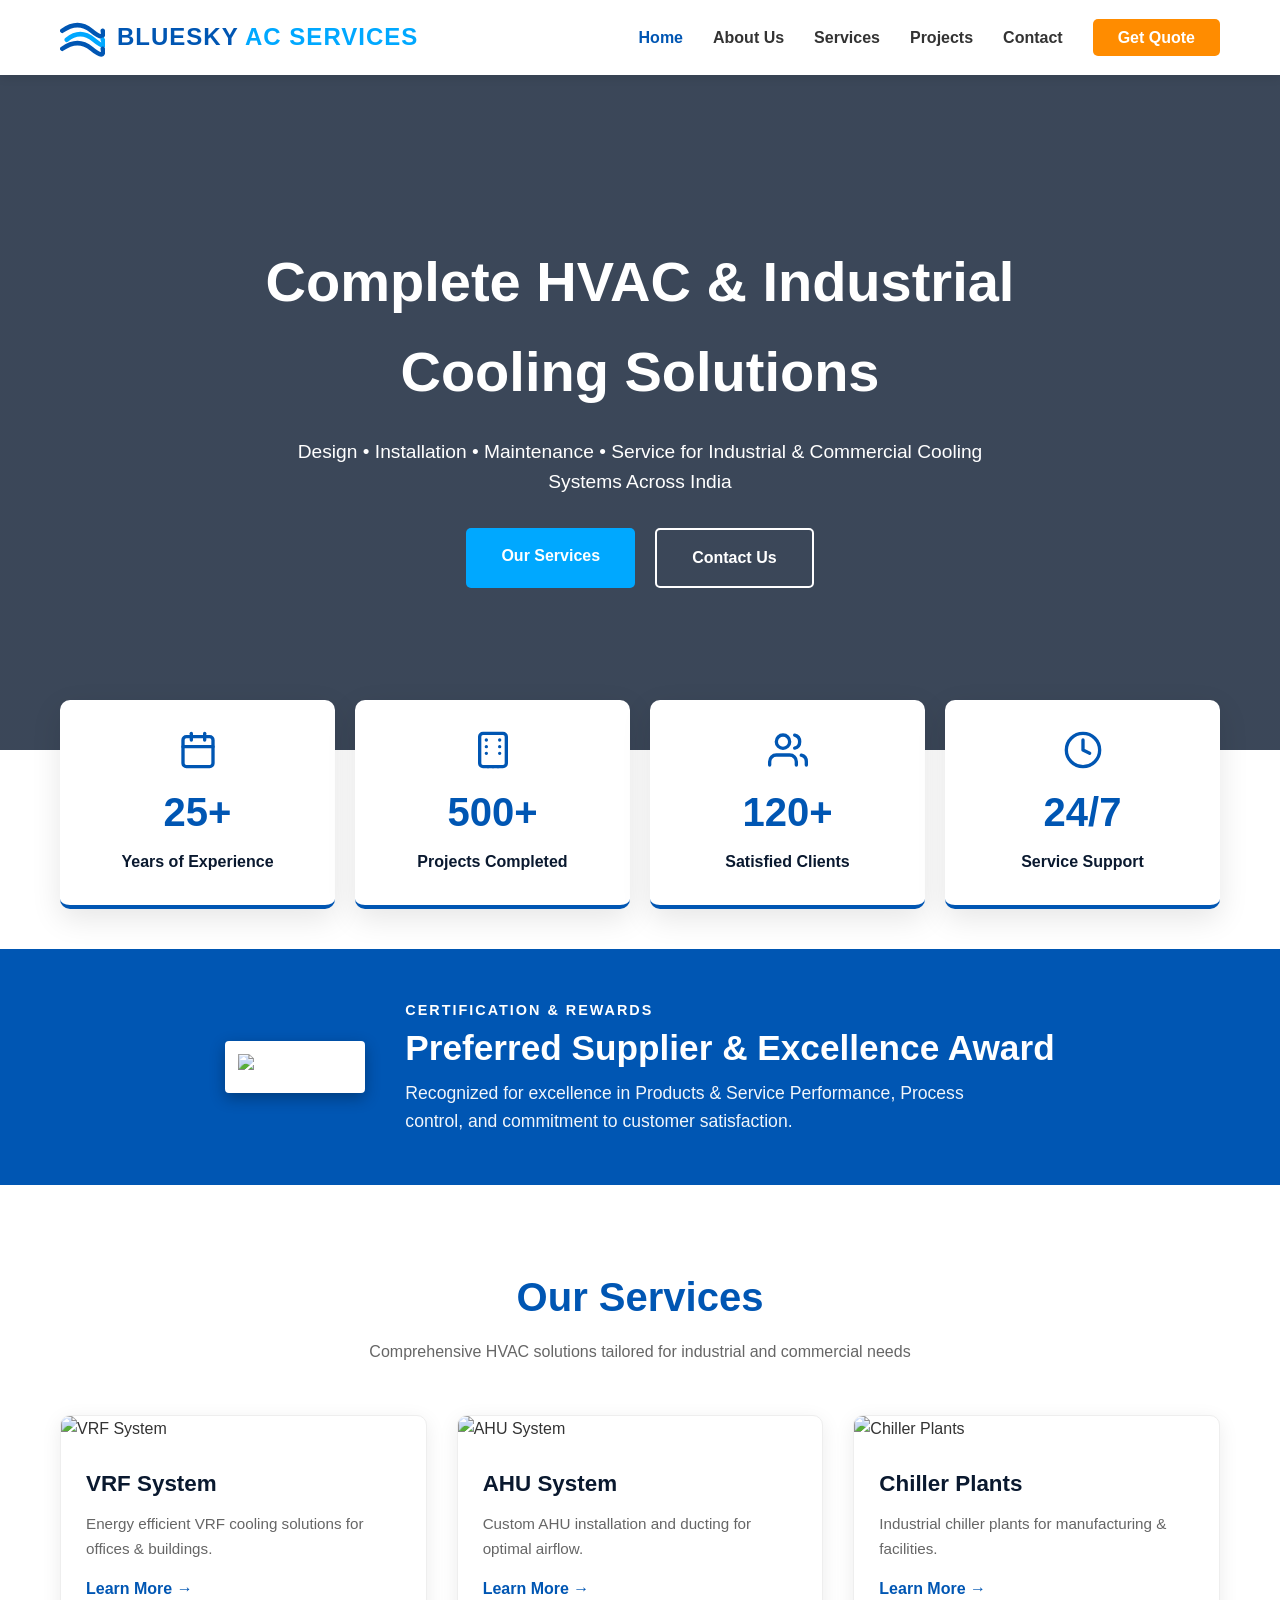
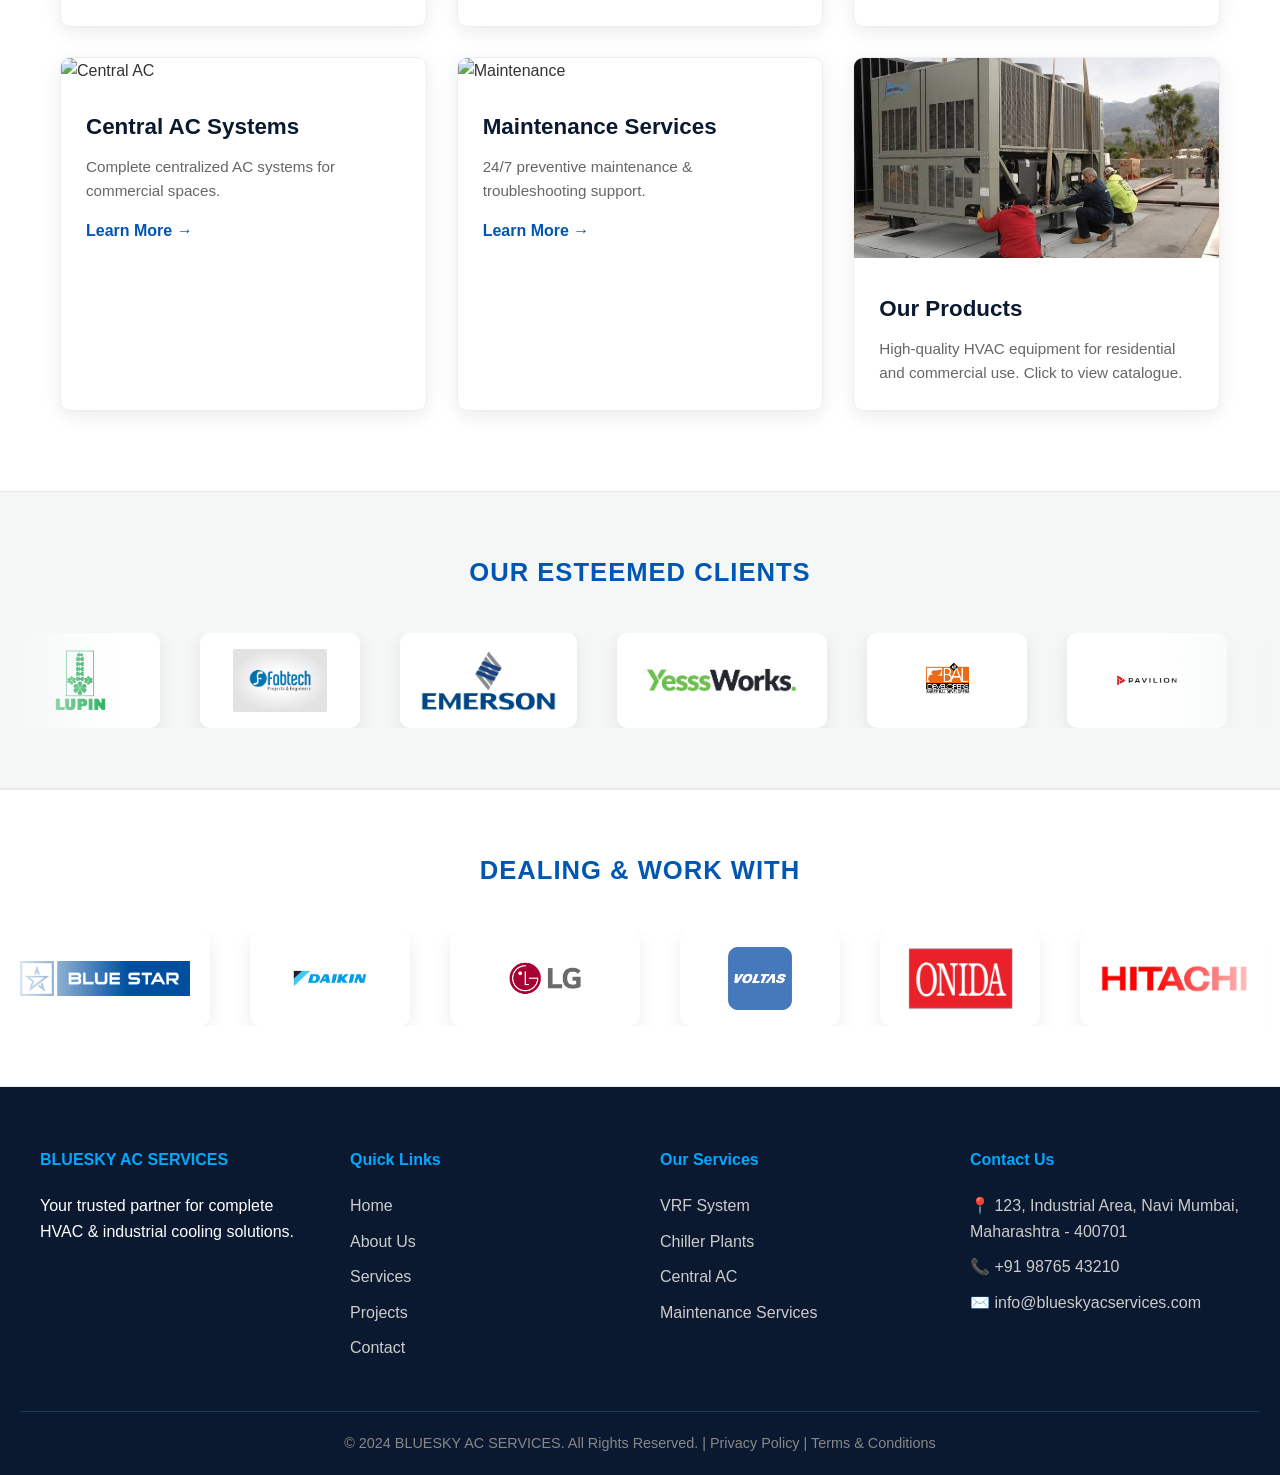
==== index.html @ 719ef935 "first commit" ====
<!DOCTYPE html>
<html lang="en">
<head>
    <meta charset="UTF-8">
    <meta name="viewport" content="width=device-width, initial-scale=1.0">
    <title>Bluesky AC Services | HVAC & Industrial Cooling Solutions</title>
    <style>
        /* CSS RESET & VARIABLES */
        * { margin: 0; padding: 0; box-sizing: border-box; }
        :root {
            --primary-blue: #0056b3;
            --accent-blue: #00a8ff;
            --dark-navy: #0a192f;
            --light-bg: #f4f7f6;
            --white: #ffffff;
            --text-dark: #333333;
            --text-light: #666666;
            --font-main: 'Segoe UI', Tahoma, Geneva, Verdana, sans-serif;
        }
        body { font-family: var(--font-main); line-height: 1.6; color: var(--text-dark); background-color: var(--white); }

        /* NAVIGATION */
        header {
            background: var(--white);
            box-shadow: 0 2px 10px rgba(0,0,0,0.1);
            position: sticky; top: 0; z-index: 1000;
        }
        nav {
            display: flex; justify-content: space-between; align-items: center;
            max-width: 1200px; margin: 0 auto; padding: 15px 20px;
        }
        .logo-container { display: flex; align-items: center; gap: 12px; text-decoration: none; }
        .logo-icon { width: 45px; height: 45px; fill: none; stroke: var(--primary-blue); stroke-width: 8; stroke-linecap: round; }
        .logo-icon path:nth-child(2) { stroke: var(--accent-blue); }
        .logo-text { font-size: 24px; font-weight: 800; color: var(--primary-blue); text-transform: uppercase; letter-spacing: 1px; }
        .logo-text span { color: var(--accent-blue); }

        .nav-links { display: flex; list-style: none; gap: 30px; align-items: center; }
        .nav-links a { text-decoration: none; color: var(--text-dark); font-weight: 600; transition: color 0.3s; }
        .nav-links a:hover, .nav-links a.active { color: var(--primary-blue); }
        .btn-quote { background:#ff8c00; color: var(--white)!important; padding: 10px 25px; border-radius: 5px; text-decoration: none; font-weight: 600; transition: background 0.3s; }
        .btn-quote:hover { background: var(--accent-blue); }

        /* --- HAMBURGER MENU STYLES --- */
        .menu-toggle {
            display: none; 
            font-size: 30px;
            color: var(--primary-blue);
            cursor: pointer;
            z-index: 1001;
        }

        /* HERO SECTION */
        .hero {
            background: linear-gradient(rgba(10, 25, 47, 0.8), rgba(10, 25, 47, 0.8)), url('https://images.unsplash.com/photo-1581091226825-a6a2a5aee158?ixlib=rb-4.0.3&auto=format&fit=crop&w=1920&q=80') no-repeat center center/cover;
            height: 75vh; display: flex; flex-direction: column; justify-content: center; align-items: center; text-align: center; color: var(--white); padding: 0 20px;
        }
        .hero h1 { font-size: 3.5rem; margin-bottom: 20px; max-width: 900px; }
        .hero p { font-size: 1.2rem; margin-bottom: 30px; max-width: 700px; }
        .hero-buttons { display: flex; gap: 20px; }
        .btn-primary { background: var(--accent-blue); color: var(--white); padding: 15px 35px; text-decoration: none; border-radius: 5px; font-weight: 700; transition: transform 0.3s; }
        .btn-secondary { background: transparent; color: var(--white); padding: 15px 35px; text-decoration: none; border-radius: 5px; font-weight: 700; border: 2px solid var(--white); transition: all 0.3s; }
        .btn-primary:hover { transform: translateY(-3px); background: #0097e6; }
        .btn-secondary:hover { background: var(--white); color: var(--dark-navy); }

        /* STATS SECTION */
        .stats-container {
            max-width: 1200px;
            margin: -50px auto 40px; 
            padding: 0 20px;
            position: relative;
            z-index: 10;
        }
        .stats-grid { display: grid; grid-template-columns: repeat(auto-fit, minmax(220px, 1fr)); gap: 20px; }
        .stat-card {
            background: var(--white); border-radius: 10px; padding: 30px 20px; text-align: center;
            box-shadow: 0 10px 30px rgba(0,0,0,0.1); border-bottom: 4px solid var(--primary-blue); transition: transform 0.3s;
        }
        .stat-card:hover { transform: translateY(-5px); }
        .stat-icon { width: 40px; height: 40px; margin: 0 auto 10px auto; display: block; color: var(--primary-blue); }
        .stat-card h2 { font-size: 2.5rem; color: var(--primary-blue); margin-bottom: 5px; font-weight: 800; }
        .stat-card p { color: var(--dark-navy); font-weight: 600; font-size: 1rem; }

        /* REWARDS / CERTIFICATION SECTION */
        .cert-section {
            background-color: var(--primary-blue); 
            padding: 50px 20px;
            color: var(--white);
        }
        .cert-container {
            max-width: 1000px; margin: 0 auto;
            display: flex; align-items: center; justify-content: center; gap: 40px; flex-wrap: wrap;
        }
        .cert-image {
            width: 140px; height: auto; border: 3px solid var(--white); border-radius: 4px;
            box-shadow: 0 5px 15px rgba(0,0,0,0.3);
            background: var(--white); cursor: pointer; transition: transform 0.3s;
        }
        .cert-image:hover { transform: scale(1.05); }
        .cert-text h3 { font-size: 0.9rem; letter-spacing: 2px; text-transform: uppercase; margin-bottom: 5px; font-weight: 600; }
        .cert-text h2 { font-size: 2.2rem; margin-bottom: 10px; font-weight: 800; line-height: 1.2; }
        .cert-text p { font-size: 1.1rem; opacity: 0.95; max-width: 600px; }

        /* SERVICES SECTION */
        .services { padding: 80px 20px; max-width: 1200px; margin: 0 auto; background: var(--white); }
        .section-title { text-align: center; margin-bottom: 50px; }
        .section-title h2 { font-size: 2.5rem; color: var(--primary-blue); margin-bottom: 10px; }
        .section-title p { color: var(--text-light); }
        .service-grid { display: grid; grid-template-columns: repeat(auto-fit, minmax(300px, 1fr)); gap: 30px; }
        .service-card {
            background: var(--white); border-radius: 10px; overflow: hidden;
            box-shadow: 0 5px 20px rgba(0,0,0,0.08); transition: transform 0.3s, box-shadow 0.3s;
            border: 1px solid #eee;
        }
        .service-card:hover { transform: translateY(-10px); box-shadow: 0 15px 30px rgba(0,0,0,0.15); }
        .service-img { width: 100%; height: 200px; object-fit: cover; }
        .service-content { padding: 25px; }
        .service-content h3 { font-size: 1.4rem; margin-bottom: 10px; color: var(--dark-navy); }
        .service-content p { color: var(--text-light); font-size: 0.95rem; }
        .service-link { display: inline-block; margin-top: 15px; color: var(--primary-blue); text-decoration: none; font-weight: 600; }
        .service-link:hover { text-decoration: underline; }

        /* SCROLLING LOGOS SECTION */
        .logos-section { padding: 60px 0; background: var(--light-bg); overflow: hidden; border-top: 1px solid #eaeaea; border-bottom: 1px solid #eaeaea;}
        .logos-section h2 { text-align: center; color: var(--primary-blue); font-size: 1.6rem; margin-bottom: 40px; text-transform: uppercase; letter-spacing: 1px;}
        
        .marquee-container {
            display: flex; overflow: hidden; user-select: none; gap: 40px;
            mask-image: linear-gradient(to right, transparent, black 10%, black 90%, transparent);
            -webkit-mask-image: linear-gradient(to right, transparent, black 10%, black 90%, transparent);
        }
        
        .marquee-content {
            flex-shrink: 0; display: flex; align-items: center; justify-content: space-around;
            gap: 40px; min-width: 100%; animation: scroll 50s linear infinite;
        }
        .marquee-content.reverse { animation-direction: reverse; animation-duration: 35s; }

        @keyframes scroll {
            from { transform: translateX(0); }
            to { transform: translateX(calc(-100% - 40px)); }
        }

        /* Real Logo Image Styling */
        .logo-img {
            height: 95px; 
            max-width: 210px;
            min-width: 160px;
            object-fit: contain;
            background: var(--white);
            padding: 16px 20px;
            border-radius: 10px;
            box-shadow: 0 6px 18px rgba(0,0,0,0.08);
            transition: transform 0.3s ease, box-shadow 0.3s ease;
            will-change: transform;
            display: block;
        }

        .logo-img:hover {
            transform: scale(1.15);
            box-shadow: 0 12px 28px rgba(0,0,0,0.15);
        }

        /* --- MODAL & LIGHTBOX STYLES --- */
        .modal, .lightbox {
            display: none; position: fixed; z-index: 9999; left: 0; top: 0;
            width: 100%; height: 100%; background-color: rgba(10, 25, 47, 0.95);
            backdrop-filter: blur(5px); align-items: center; justify-content: center;
            opacity: 0; transition: opacity 0.3s ease; flex-direction: column;
        }
        .modal.show, .lightbox.show { display: flex; opacity: 1; }
        
        .modal-content, .lightbox-content {
            max-width: 90%; max-height: 85vh;
            box-shadow: 0 5px 25px rgba(0,0,0,0.5);
            border: 4px solid var(--white); border-radius: 8px;
            transform: scale(0.8);
            transition: transform 0.4s cubic-bezier(0.175, 0.885, 0.32, 1.275);
            object-fit: contain; background: #000;
        }
        .modal.show .modal-content, .lightbox.show .lightbox-content {
            transform: scale(1);
        }

        .close-modal, .close-lightbox {
            position: absolute; top: 20px; right: 35px;
            color: #fff; font-size: 40px; font-weight: bold; cursor: pointer; transition: 0.3s; line-height: 1;
        }
        .close-modal:hover, .close-lightbox:hover { color: var(--accent-blue); }

        /* FOOTER */
        footer { background: var(--dark-navy); color: var(--white); padding: 60px 20px 20px; }
        .footer-grid { display: grid; grid-template-columns: repeat(auto-fit, minmax(250px, 1fr)); gap: 40px; max-width: 1200px; margin: 0 auto; }
        .footer-col h4 { margin-bottom: 20px; color: var(--accent-blue); }
        .footer-col ul { list-style: none; }
        .footer-col ul li { margin-bottom: 10px; color: #ccc; }
        .footer-col ul li a { color: #ccc; text-decoration: none; transition: color 0.3s; }
        .footer-col ul li a:hover { color: var(--white); }
        .footer-bottom { text-align: center; margin-top: 40px; padding-top: 20px; border-top: 1px solid #1c3a5e; color: #888; font-size: 0.9rem; }

        /* --- RESPONSIVE / MOBILE STYLES --- */
        @media (max-width: 768px) {
            .hero h1 { font-size: 2rem; }
            .hero-buttons { flex-direction: column; }
            .cert-container { flex-direction: column; text-align: center; }
            .stats-container { margin-top: 20px; } 
            .logo-img { height: 45px; max-width: 120px; }

            .menu-toggle { display: block; }

            .nav-links {
                display: none;
                flex-direction: column;
                position: absolute;
                top: 75px;
                left: 0;
                width: 100%;
                background-color: var(--white);
                box-shadow: 0 10px 15px rgba(0,0,0,0.1);
                padding: 20px 0;
                gap: 15px;
                text-align: center;
                z-index: 999;
            }

            .nav-links.active { display: flex; }
        }
    </style>
</head>
<body>

    <!-- HEADER -->
    <header>
        <nav>
            <a href="index.html" class="logo-container">
                <svg class="logo-icon" viewBox="0 0 100 100" xmlns="http://www.w3.org/2000/svg">
                    <path d="M5,35 Q40,10 70,35 T95,35" stroke-width="10" />
                    <path d="M15,55 Q45,30 75,55 T95,55" stroke-width="10" />
                    <path d="M5,75 Q40,50 70,75 T95,75" stroke-width="10" />
                </svg>
                <div class="logo-text">BLUESKY <span>AC SERVICES</span></div>
            </a>
            
            <div class="menu-toggle" id="mobile-menu">☰</div>

            <ul class="nav-links" id="nav-links-list">
                <li><a href="index.html" class="active">Home</a></li>
                <li><a href="about.html">About Us</a></li>
                <li><a href="services.html">Services</a></li>
                <li><a href="projects.html">Projects</a></li>
                <li><a href="contact.html">Contact</a></li>
                <li><a href="contact.html" class="btn-quote">Get Quote</a></li> 
            </ul>
        </nav>
    </header>

    <!-- HERO SECTION -->
    <section class="hero">
        <h1>Complete HVAC & Industrial Cooling Solutions</h1>
        <p>Design • Installation • Maintenance • Service for Industrial & Commercial Cooling Systems Across India</p>
        <div class="hero-buttons">
            <a href="services.html" class="btn-primary">Our Services</a>
            <a href="contact.html" class="btn-secondary">Contact Us</a>
        </div>
    </section>

    <!-- STATS SECTION -->
    <section class="stats-container">
        <div class="stats-grid">
            <div class="stat-card">
                <svg class="stat-icon" viewBox="0 0 24 24" fill="none" stroke="currentColor" stroke-width="2" stroke-linecap="round" stroke-linejoin="round"><rect x="3" y="4" width="18" height="18" rx="2" ry="2"></rect><line x1="16" y1="2" x2="16" y2="6"></line><line x1="8" y1="2" x2="8" y2="6"></line><line x1="3" y1="10" x2="21" y2="10"></line></svg>
                <h2>25+</h2>
                <p>Years of Experience</p>
            </div>
            <div class="stat-card">
                <svg class="stat-icon" viewBox="0 0 24 24" fill="none" stroke="currentColor" stroke-width="2" stroke-linecap="round" stroke-linejoin="round"><rect x="4" y="2" width="16" height="20" rx="2" ry="2"></rect><line x1="9" y1="22" x2="9" y2="22.01"></line><line x1="15" y1="22" x2="15" y2="22.01"></line><line x1="12" y1="22" x2="12" y2="22.01"></line><path d="M8 6h.01M16 6h.01M8 10h.01M16 10h.01M8 14h.01M16 14h.01"></path></svg>
                <h2>500+</h2>
                <p>Projects Completed</p>
            </div>
            <div class="stat-card">
                <svg class="stat-icon" viewBox="0 0 24 24" fill="none" stroke="currentColor" stroke-width="2" stroke-linecap="round" stroke-linejoin="round"><path d="M17 21v-2a4 4 0 0 0-4-4H5a4 4 0 0 0-4 4v2"></path><circle cx="9" cy="7" r="4"></circle><path d="M23 21v-2a4 4 0 0 0-3-3.87"></path><path d="M16 3.13a4 4 0 0 1 0 7.75"></path></svg>
                <h2>120+</h2>
                <p>Satisfied Clients</p>
            </div>
            <div class="stat-card">
                <svg class="stat-icon" viewBox="0 0 24 24" fill="none" stroke="currentColor" stroke-width="2" stroke-linecap="round" stroke-linejoin="round"><circle cx="12" cy="12" r="10"></circle><polyline points="12 6 12 12 16 14"></polyline></svg>
                <h2>24/7</h2>
                <p>Service Support</p>
            </div>
        </div>
    </section>

    <!-- REWARDS / CERTIFICATION SECTION -->
    <section class="cert-section">
        <div class="cert-container">
            <img src="https://i.postimg.cc/FKLxgfdN/award-certificate.png" alt="Certificate" class="cert-image" id="certImg" style="padding: 10px;">
            <div class="cert-text">
                <h3>CERTIFICATION & REWARDS</h3>
                <h2>Preferred Supplier & Excellence Award</h2>
                <p>Recognized for excellence in Products & Service Performance, Process control, and commitment to customer satisfaction.</p>
            </div>
        </div>
    </section>

    <!-- MODAL POPUP FOR CERTIFICATE -->
    <div id="certModal" class="modal">
        <span class="close-modal">&times;</span>
        <img class="modal-content" id="modalImg" src="https://i.postimg.cc/FKLxgfdN/award-certificate.png" alt="Enlarged Certificate">
    </div>

    <!-- SERVICES SECTION -->
    <section class="services">
        <div class="section-title">
            <h2>Our Services</h2>
            <p>Comprehensive HVAC solutions tailored for industrial and commercial needs</p>
        </div>
        <div class="service-grid">
            <div class="service-card">
                <img src="https://images.unsplash.com/photo-1621905251189-08b45d6a269e?ixlib=rb-4.0.3&auto=format&fit=crop&w=600&q=80" alt="VRF System" class="service-img">
                <div class="service-content">
                    <h3>VRF System</h3>
                    <p>Energy efficient VRF cooling solutions for offices & buildings.</p>
                    <a href="services.html" class="service-link">Learn More →</a>
                </div>
            </div>
            <div class="service-card">
                <img src="https://images.unsplash.com/photo-1581092160607-ee22621dd758?ixlib=rb-4.0.3&auto=format&fit=crop&w=600&q=80" alt="AHU System" class="service-img">
                <div class="service-content">
                    <h3>AHU System</h3>
                    <p>Custom AHU installation and ducting for optimal airflow.</p>
                    <a href="services.html" class="service-link">Learn More →</a>
                </div>
            </div>
            <div class="service-card">
                <img src="https://images.unsplash.com/photo-1504328345606-18bbc8c9d7d1?ixlib=rb-4.0.3&auto=format&fit=crop&w=600&q=80" alt="Chiller Plants" class="service-img">
                <div class="service-content">
                    <h3>Chiller Plants</h3>
                    <p>Industrial chiller plants for manufacturing & facilities.</p>
                    <a href="services.html" class="service-link">Learn More →</a>
                </div>
            </div>
            <div class="service-card">
                <img src="https://images.unsplash.com/photo-1581091226825-a6a2a5aee158?ixlib=rb-4.0.3&auto=format&fit=crop&w=600&q=80" alt="Central AC" class="service-img">
                <div class="service-content">
                    <h3>Central AC Systems</h3>
                    <p>Complete centralized AC systems for commercial spaces.</p>
                    <a href="services.html" class="service-link">Learn More →</a>
                </div>
            </div>
            <div class="service-card">
                <img src="https://images.unsplash.com/photo-1581092918056-0c4c3acd3789?ixlib=rb-4.0.3&auto=format&fit=crop&w=600&q=80" alt="Maintenance" class="service-img">
                <div class="service-content">
                    <h3>Maintenance Services</h3>
                    <p>24/7 preventive maintenance & troubleshooting support.</p>
                    <a href="services.html" class="service-link">Learn More →</a>
                </div>
            </div>
            
            <!-- Products Card (Now Clickable) -->
            <div class="service-card" onclick="openLightbox('images/products-bluesky.png')" style="cursor: pointer;">
                <img src="images/product.jpeg" alt="Our Products" class="service-img">
                <div class="service-content">
                    <h3>Our Products</h3>
                    <p>High-quality HVAC equipment for residential and commercial use. Click to view catalogue.</p>
                </div>
            </div>

        </div>
    </section>

    <!-- SCROLLING LOGOS SECTION (Clients) -->
    <section class="logos-section">
        <h2>Our Esteemed Clients</h2>
        <div class="marquee-container">
            <div class="marquee-content">
                <img src="images/lupin_logo.png" alt="Lupin" class="logo-img">
                <img src="images/fabtech_logo.png" alt="Fabtech" class="logo-img">
                <img src="images/emerson.png" alt="Emerson" class="logo-img">
                <img src="images/logo.png" alt="Yessworks" class="logo-img">
                <img src="images/bal_ganesh.png" alt="Shri Bal ganesh" class="logo-img">
                <img src="images/pavilion.png" alt="Pavilion Data" class="logo-img">
                <img src="images/lifepoint.jpg" alt="LifePoint" class="logo-img">
                <img src="images/hyt.png" alt="HytEngineering" class="logo-img">
                <img src="images/mekins.png" alt="Mekins" class="logo-img">
                <img src="images/ksh.jpg" alt="KSH" class="logo-img">
                <img src="images/nike.png" alt="Nike" class="logo-img">
               <img src="images/puma.png" alt="Puma" class="logo-img">
               <img src="images/ganesh.png" alt="Shree Ganesh" class="logo-img">
               <img src="images/isa-spa.jpeg" alt="ISA Spa" class="logo-img">
               <img src="images/lupin_logo.png" alt="Lupin" class="logo-img">
                <img src="images/fabtech_logo.png" alt="Fabtech" class="logo-img">
                <img src="images/emerson.png" alt="Emerson" class="logo-img">
                <img src="images/logo.png" alt="Yessworks" class="logo-img">
                <img src="images/bal_ganesh.png" alt="Shri Bal ganesh" class="logo-img">
                <img src="images/pavilion.png" alt="Pavilion Data" class="logo-img">
                <img src="images/lifepoint.jpg" alt="LifePoint" class="logo-img">
                <img src="images/hyt.png" alt="HytEngineering" class="logo-img">
                <img src="images/mekins.png" alt="Mekins" class="logo-img">
                <img src="images/ksh.jpg" alt="KSH" class="logo-img">
                <img src="images/nike.png" alt="Nike" class="logo-img">
               <img src="images/puma.png" alt="Puma" class="logo-img">
               <img src="images/ganesh.png" alt="Shree Ganesh" class="logo-img">
               <img src="images/pepe_jeans.png" alt="PapeJeans" class="logo-img">
               <img src="images/isa-spa.jpeg" alt="ISA Spa" class="logo-img">
            </div>
        </div>
    </section>

    <!-- SCROLLING LOGOS SECTION (Partners) -->
    <section class="logos-section" style="background: var(--white);">
        <h2>Dealing & Work With</h2>
        <div class="marquee-container">
            <div class="marquee-content reverse">
                <img src="images/Blue_Star.png" alt="Blue Star" class="logo-img">
                <img src="images/Daikin.png" alt="Daikin" class="logo-img">
                <img src="images/LG.png" alt="LG" class="logo-img">
                <img src="images/Voltas.png" alt="Voltas" class="logo-img">
                <img src="images/Onida.png" alt="Onida" class="logo-img">
                <img src="images/Hitachi-logo.jpg" alt="Hitachi" class="logo-img">
                <img src="images/O'General.png" alt="O'General" class="logo-img">
                <img src="images/Panasonic.png" alt="Panasonic" class="logo-img">
                <img src="images/Samsung.png" alt="Samsung" class="logo-img">
                <img src="images/Carrier.png" alt="Carrier" class="logo-img">
                <img src="images/Mitsubishi.png" alt="Mitsubishi" class="logo-img">
            </div>
            <!-- Duplicated for seamless infinite scroll -->
            <div class="marquee-content reverse">
                <img src="images/Blue_Star.png" alt="Blue Star" class="logo-img">
                <img src="images/Daikin.png" alt="Daikin" class="logo-img">
                <img src="images/LG.png" alt="LG" class="logo-img">
                <img src="images/Voltas.png" alt="Voltas" class="logo-img">
                <img src="images/Onida.png" alt="Onida" class="logo-img">
                <img src="images/Hitachi-logo.jpg" alt="Hitachi" class="logo-img">
                <img src="images/O'General.png" alt="O'General" class="logo-img">
                <img src="images/Panasonic.png" alt="Panasonic" class="logo-img">
                <img src="images/Samsung.png" alt="Samsung" class="logo-img">
                <img src="images/Carrier.png" alt="Carrier" class="logo-img">
                <img src="images/Mitsubishi.png" alt="Mitsubishi" class="logo-img">
            </div>
        </div>
    </section>

    <!-- FOOTER -->
    <footer>
        <div class="footer-grid">
            <div class="footer-col">
                <h4>BLUESKY AC SERVICES</h4>
                <p>Your trusted partner for complete HVAC & industrial cooling solutions.</p>
            </div>
            <div class="footer-col">
                <h4>Quick Links</h4>
                <ul>
                    <li><a href="index.html">Home</a></li>
                    <li><a href="about.html">About Us</a></li>
                    <li><a href="services.html">Services</a></li>
                    <li><a href="projects.html">Projects</a></li>
                    <li><a href="contact.html">Contact</a></li>
                </ul>
            </div>
            <div class="footer-col">
                <h4>Our Services</h4>
                <ul>
                    <li>VRF System</li>
                    <li>Chiller Plants</li>
                    <li>Central AC</li>
                    <li>Maintenance Services</li>
                </ul>
            </div>
            <div class="footer-col">
                <h4>Contact Us</h4>
                <ul>
                    <li>📍 123, Industrial Area, Navi Mumbai, Maharashtra - 400701</li>
                    <li>📞 +91 98765 43210</li>
                    <li>✉️ info@blueskyacservices.com</li>
                </ul>
            </div>
        </div>
        <div class="footer-bottom">
            <p>&copy; 2024 BLUESKY AC SERVICES. All Rights Reserved. | Privacy Policy | Terms & Conditions</p>
        </div>
    </footer>

    <!-- LIGHTBOX HTML STRUCTURE FOR PRODUCTS -->
    <div id="imageLightbox" class="lightbox">
        <span class="close-lightbox">&times;</span>
        <img class="lightbox-content" id="lightboxImg" src="" alt="Product Image">
    </div>

    <!-- JAVASCRIPT FOR MENU, CERTIFICATE, AND PRODUCT LIGHTBOX -->
    <script>
        // --- 1. MOBILE MENU TOGGLE LOGIC ---
        const mobileMenuBtn = document.getElementById('mobile-menu');
        const navLinksList = document.getElementById('nav-links-list');

        mobileMenuBtn.addEventListener('click', function() {
            navLinksList.classList.toggle('active');
            
            if(navLinksList.classList.contains('active')){
                mobileMenuBtn.innerHTML = '✕';
            } else {
                mobileMenuBtn.innerHTML = '☰';
            }
        });

        // --- 2. CERTIFICATE POPUP LOGIC ---
        var certModal = document.getElementById("certModal");
        var certImg = document.getElementById("certImg");
        var closeCertBtn = document.querySelector(".close-modal");

        certImg.onclick = function(){ certModal.style.display = "flex"; }
        closeCertBtn.onclick = function() { certModal.style.display = "none"; }
        
        // --- 3. PRODUCTS LIGHTBOX POP-UP LOGIC ---
        const lightbox = document.getElementById("imageLightbox");
        const lightboxImg = document.getElementById("lightboxImg");
        const closeLightboxBtn = document.querySelector(".close-lightbox");

        function openLightbox(imageSrc) {
            lightboxImg.src = imageSrc;         
            lightbox.classList.add("show");     
            document.body.style.overflow = "hidden"; 
        }

        function closeLightbox() {
            lightbox.classList.remove("show");
            document.body.style.overflow = "auto"; 
            setTimeout(() => { lightboxImg.src = ""; }, 300); 
        }

        closeLightboxBtn.addEventListener("click", closeLightbox);

        lightbox.addEventListener("click", function(e) {
            if (e.target === lightbox) {
                closeLightbox();
            }
        });

        // Close either modal on Escape key
        document.addEventListener("keydown", function(e) {
            if (e.key === "Escape") {
                if (lightbox.classList.contains("show")) closeLightbox();
                if (certModal.style.display === "flex") certModal.style.display = "none";
            }
        });

        // Global window click to close cert modal
        window.onclick = function(event) { 
            if (event.target == certModal) { 
                certModal.style.display = "none"; 
            } 
        }
    </script>

</body>
</html>
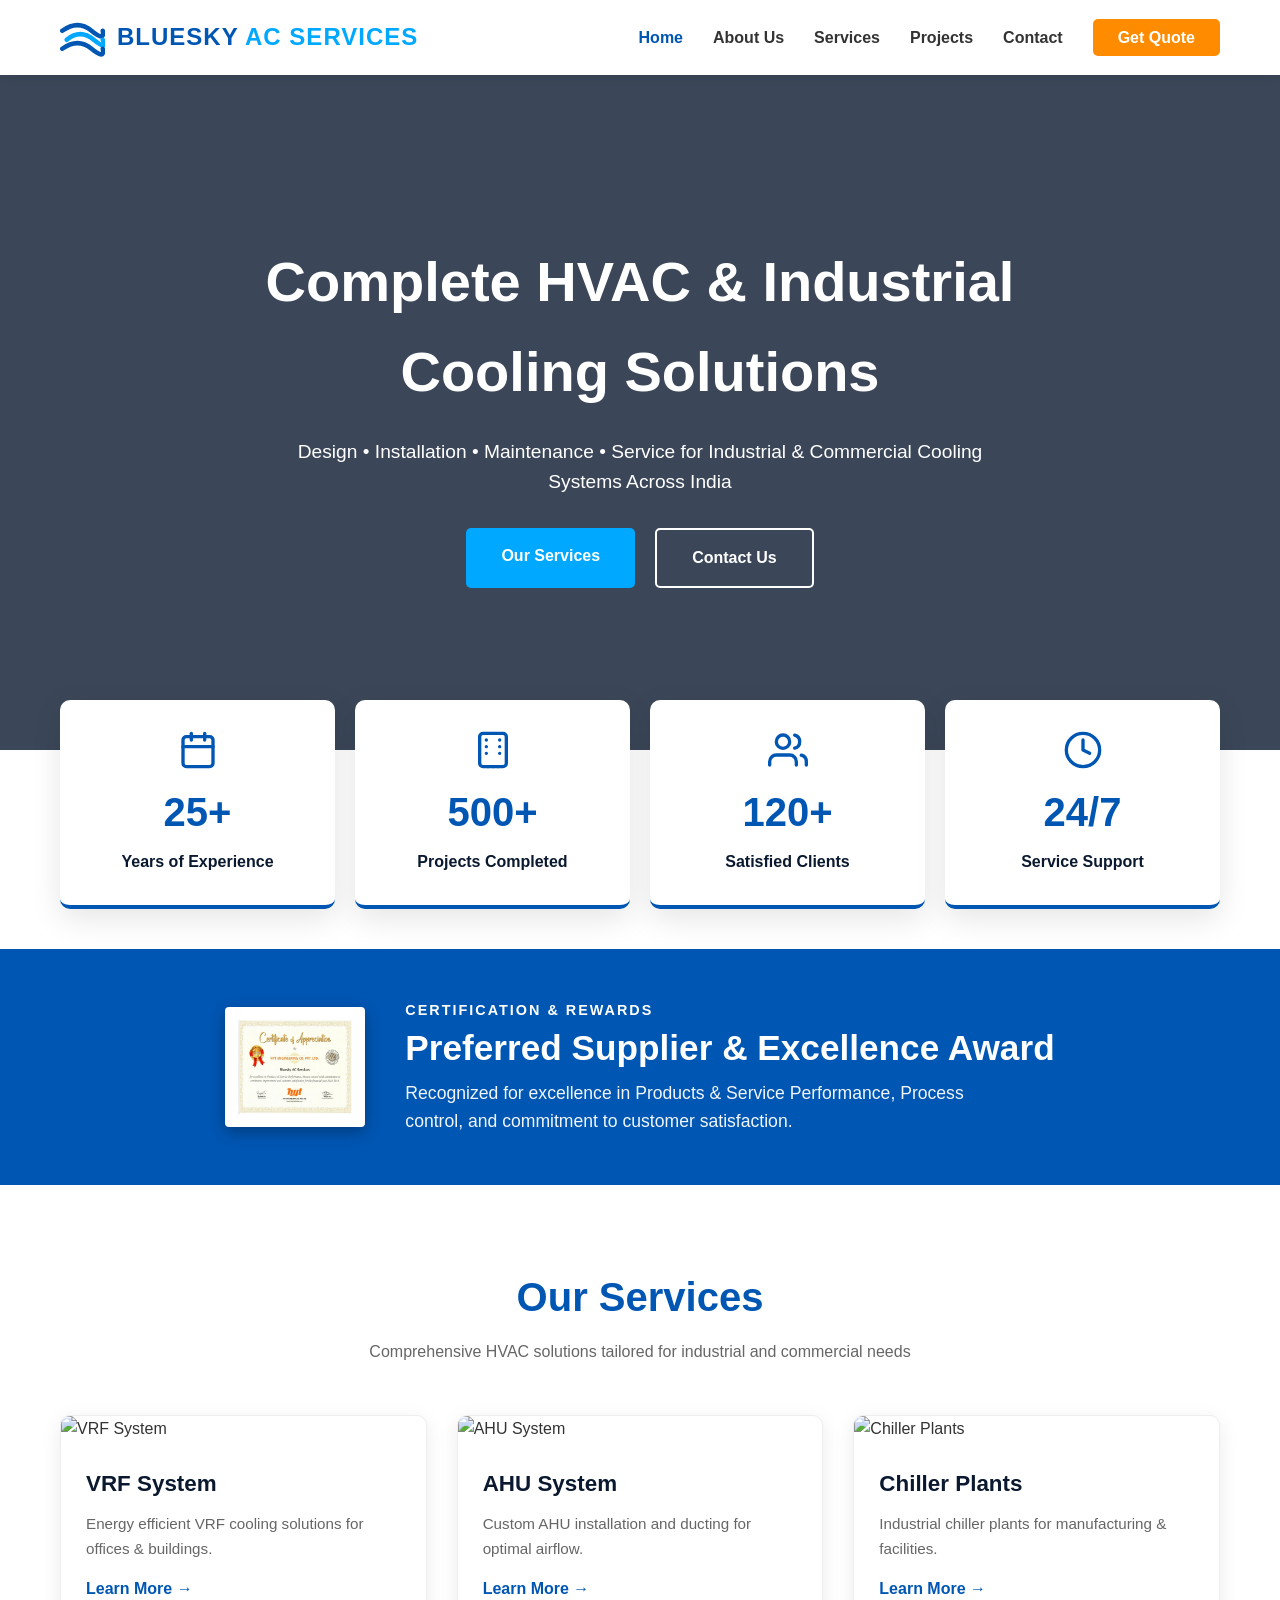
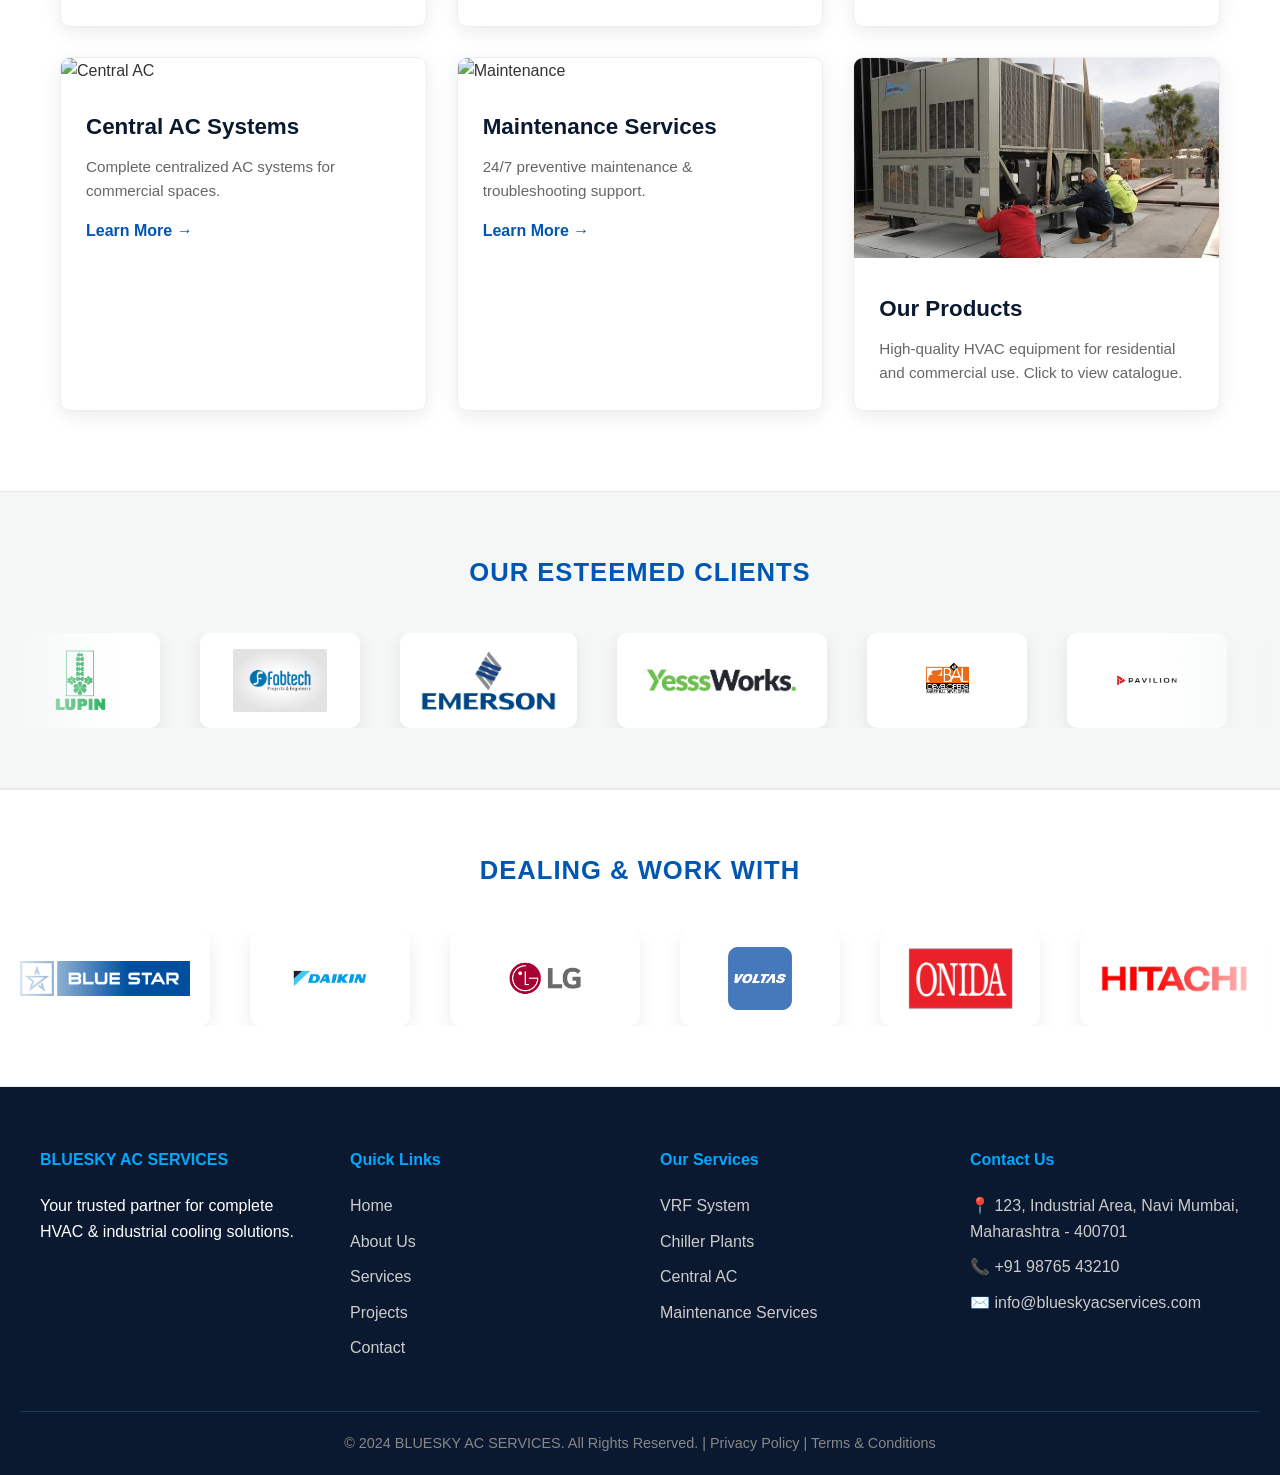
==== commit 51d58fb9: "Update image paths and filenames in index.html" ====
--- a/index.html
+++ b/index.html
@@ -293,7 +293,7 @@
     <!-- REWARDS / CERTIFICATION SECTION -->
     <section class="cert-section">
         <div class="cert-container">
-            <img src="https://i.postimg.cc/FKLxgfdN/award-certificate.png" alt="Certificate" class="cert-image" id="certImg" style="padding: 10px;">
+            <img src="images/award_certificate.png" alt="Certificate" class="cert-image" id="certImg" style="padding: 10px;">
             <div class="cert-text">
                 <h3>CERTIFICATION & REWARDS</h3>
                 <h2>Preferred Supplier & Excellence Award</h2>
@@ -382,7 +382,7 @@
                 <img src="images/lifepoint.jpg" alt="LifePoint" class="logo-img">
                 <img src="images/hyt.png" alt="HytEngineering" class="logo-img">
                 <img src="images/mekins.png" alt="Mekins" class="logo-img">
-                <img src="images/ksh.jpg" alt="KSH" class="logo-img">
+                <img src="images/KSH.jpg" alt="KSH" class="logo-img">
                 <img src="images/nike.png" alt="Nike" class="logo-img">
                <img src="images/puma.png" alt="Puma" class="logo-img">
                <img src="images/ganesh.png" alt="Shree Ganesh" class="logo-img">
@@ -396,7 +396,7 @@
                 <img src="images/lifepoint.jpg" alt="LifePoint" class="logo-img">
                 <img src="images/hyt.png" alt="HytEngineering" class="logo-img">
                 <img src="images/mekins.png" alt="Mekins" class="logo-img">
-                <img src="images/ksh.jpg" alt="KSH" class="logo-img">
+                <img src="images/KSH.jpg" alt="KSH" class="logo-img">
                 <img src="images/nike.png" alt="Nike" class="logo-img">
                <img src="images/puma.png" alt="Puma" class="logo-img">
                <img src="images/ganesh.png" alt="Shree Ganesh" class="logo-img">
@@ -552,4 +552,4 @@
     </script>
 
 </body>
-</html>+</html>
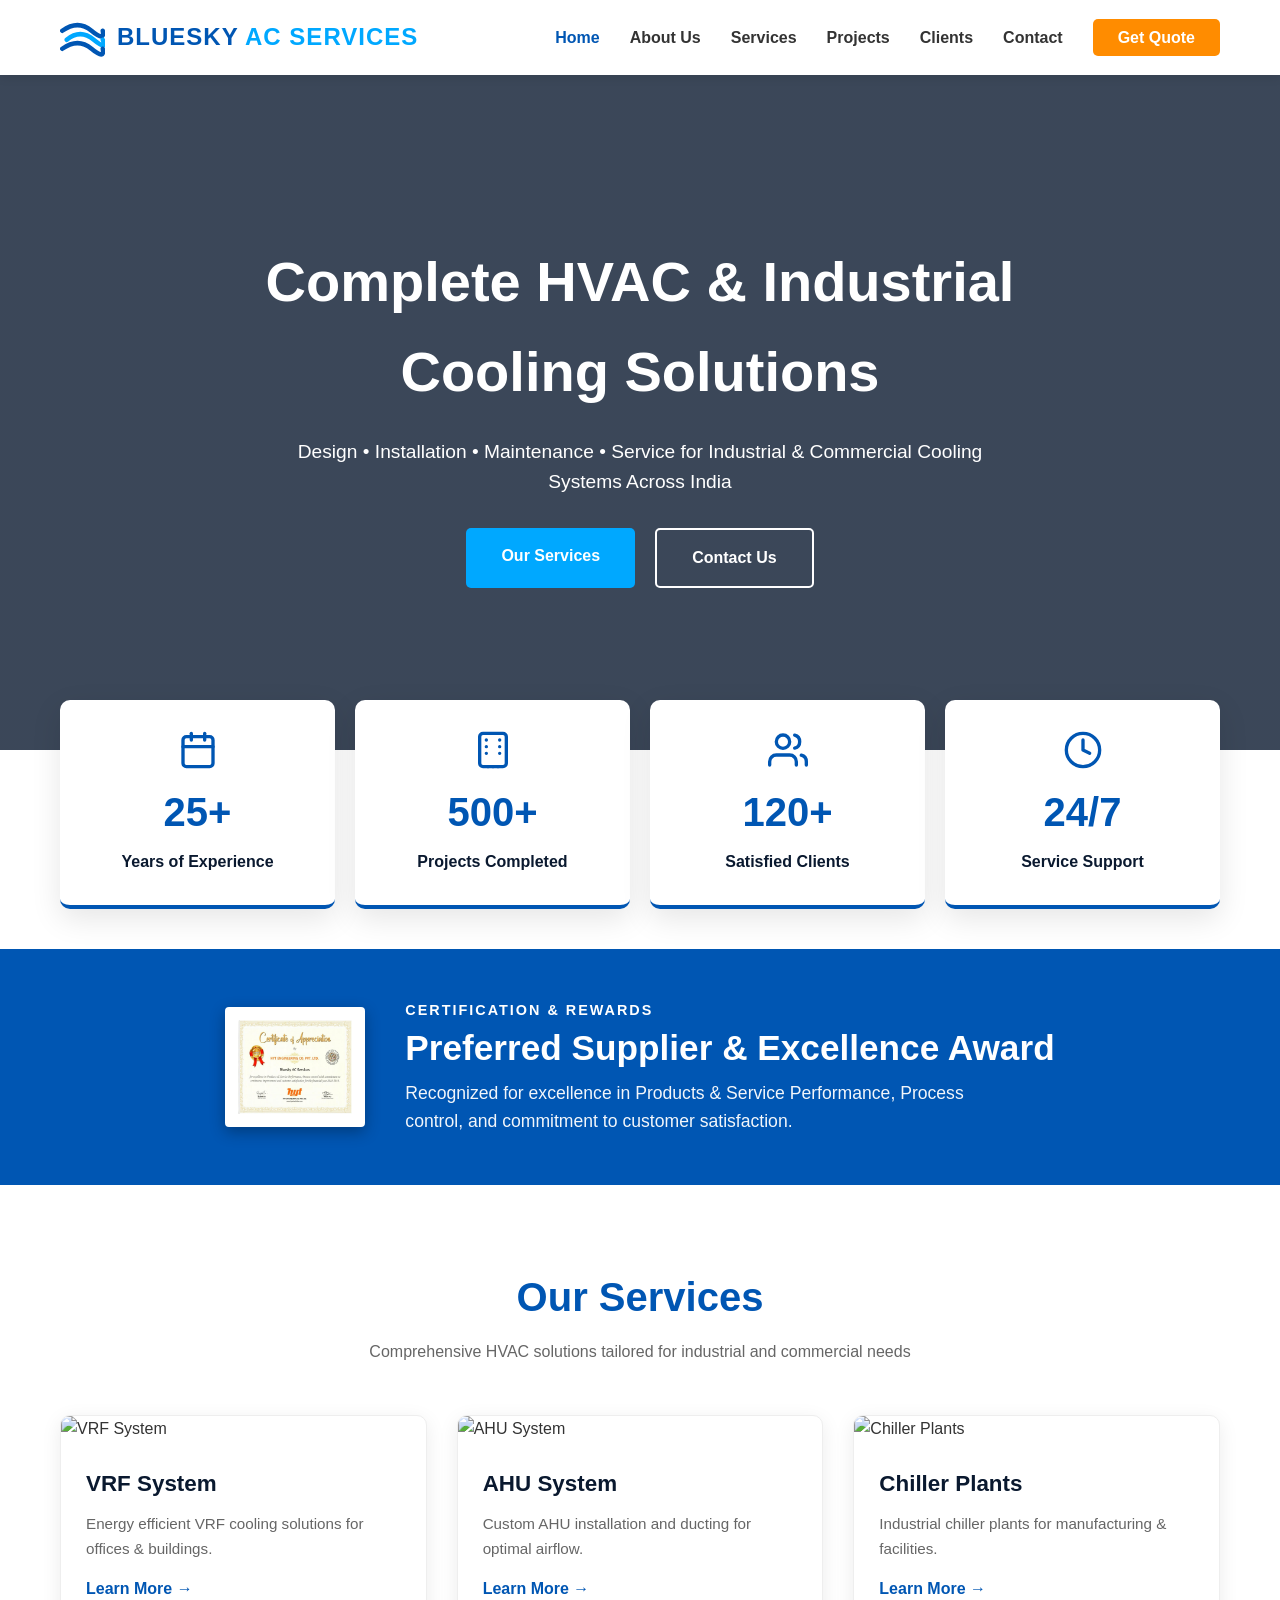
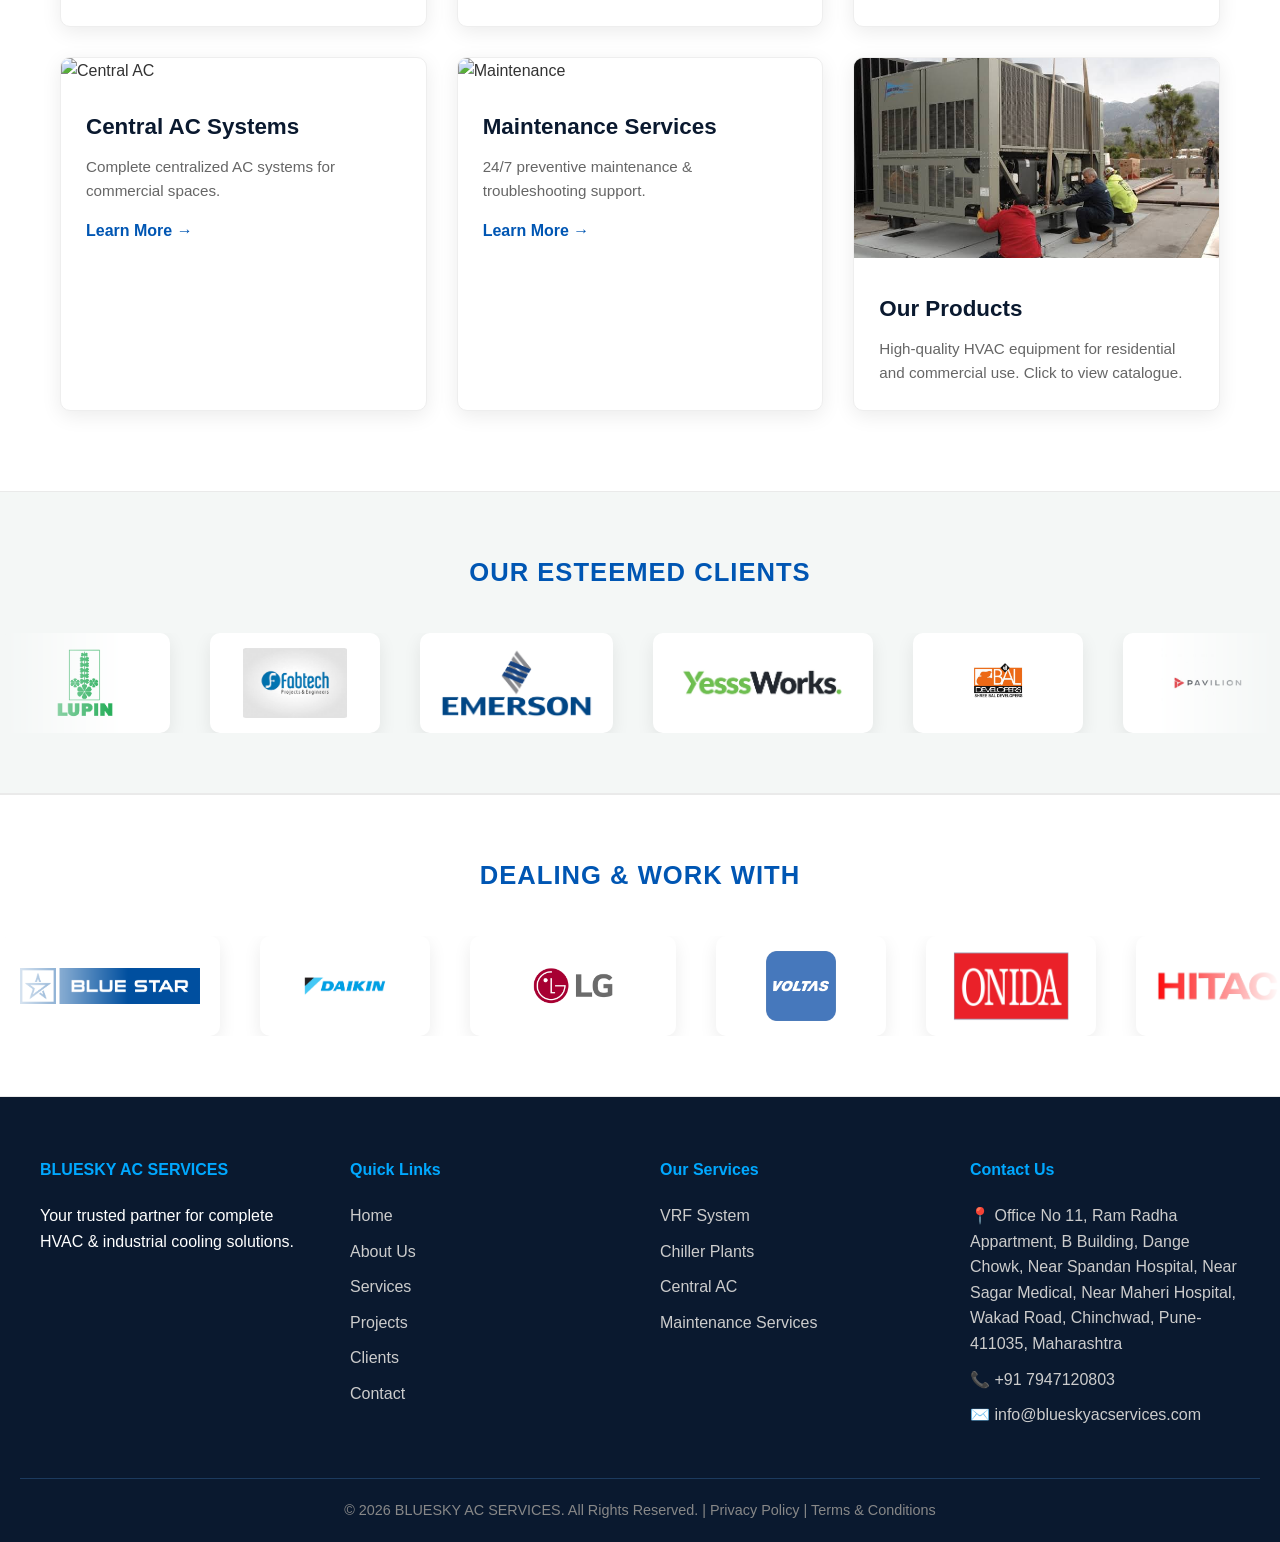
==== commit 3c79a267: "Your description of the change" ====
--- a/index.html
+++ b/index.html
@@ -143,12 +143,12 @@
 
         /* Real Logo Image Styling */
         .logo-img {
-            height: 95px; 
-            max-width: 210px;
-            min-width: 160px;
+            height: 100px; /* Increased base size */
+            max-width: 220px;
+            min-width: 170px;
             object-fit: contain;
             background: var(--white);
-            padding: 16px 20px;
+            padding: 15px 20px;
             border-radius: 10px;
             box-shadow: 0 6px 18px rgba(0,0,0,0.08);
             transition: transform 0.3s ease, box-shadow 0.3s ease;
@@ -204,7 +204,12 @@
             .hero-buttons { flex-direction: column; }
             .cert-container { flex-direction: column; text-align: center; }
             .stats-container { margin-top: 20px; } 
-            .logo-img { height: 45px; max-width: 120px; }
+            
+            /* REMOVED the shrinking logo rule so they stay large on mobile */
+            .logo-img {
+                height: 80px; 
+                min-width: 140px;
+            }
 
             .menu-toggle { display: block; }
 
@@ -248,6 +253,7 @@
                 <li><a href="about.html">About Us</a></li>
                 <li><a href="services.html">Services</a></li>
                 <li><a href="projects.html">Projects</a></li>
+                <li><a href="clients.html">Clients</a></li>
                 <li><a href="contact.html">Contact</a></li>
                 <li><a href="contact.html" class="btn-quote">Get Quote</a></li> 
             </ul>
@@ -305,7 +311,7 @@
     <!-- MODAL POPUP FOR CERTIFICATE -->
     <div id="certModal" class="modal">
         <span class="close-modal">&times;</span>
-        <img class="modal-content" id="modalImg" src="https://i.postimg.cc/FKLxgfdN/award-certificate.png" alt="Enlarged Certificate">
+        <img class="modal-content" id="modalImg" src="images/award_certificate.png" alt="Enlarged Certificate">
     </div>
 
     <!-- SERVICES SECTION -->
@@ -454,6 +460,7 @@
                     <li><a href="about.html">About Us</a></li>
                     <li><a href="services.html">Services</a></li>
                     <li><a href="projects.html">Projects</a></li>
+                    <li><a href="clients.html">Clients</a></li>
                     <li><a href="contact.html">Contact</a></li>
                 </ul>
             </div>
@@ -469,14 +476,14 @@
             <div class="footer-col">
                 <h4>Contact Us</h4>
                 <ul>
-                    <li>📍 123, Industrial Area, Navi Mumbai, Maharashtra - 400701</li>
-                    <li>📞 +91 98765 43210</li>
+                    <li>📍 Office No 11, Ram Radha Appartment, B Building, Dange Chowk, Near Spandan Hospital, Near Sagar Medical, Near Maheri Hospital, Wakad Road, Chinchwad, Pune-411035, Maharashtra</li>
+                    <li>📞 +91 7947120803</li>
                     <li>✉️ info@blueskyacservices.com</li>
                 </ul>
             </div>
         </div>
         <div class="footer-bottom">
-            <p>&copy; 2024 BLUESKY AC SERVICES. All Rights Reserved. | Privacy Policy | Terms & Conditions</p>
+            <p>&copy; 2026 BLUESKY AC SERVICES. All Rights Reserved. | Privacy Policy | Terms & Conditions</p>
         </div>
     </footer>
 
@@ -507,8 +514,22 @@
         var certImg = document.getElementById("certImg");
         var closeCertBtn = document.querySelector(".close-modal");
 
-        certImg.onclick = function(){ certModal.style.display = "flex"; }
-        closeCertBtn.onclick = function() { certModal.style.display = "none"; }
+        // Open modal
+        certImg.addEventListener('click', function() {
+            certModal.style.display = "flex";
+        });
+
+        // Close modal on X click
+        closeCertBtn.addEventListener('click', function() {
+            certModal.style.display = "none";
+        });
+
+        // Close modal on clicking the dark background
+        certModal.addEventListener('click', function(event) {
+            if (event.target === certModal) {
+                certModal.style.display = "none";
+            }
+        });
         
         // --- 3. PRODUCTS LIGHTBOX POP-UP LOGIC ---
         const lightbox = document.getElementById("imageLightbox");
@@ -552,4 +573,4 @@
     </script>
 
 </body>
-</html>
+</html>
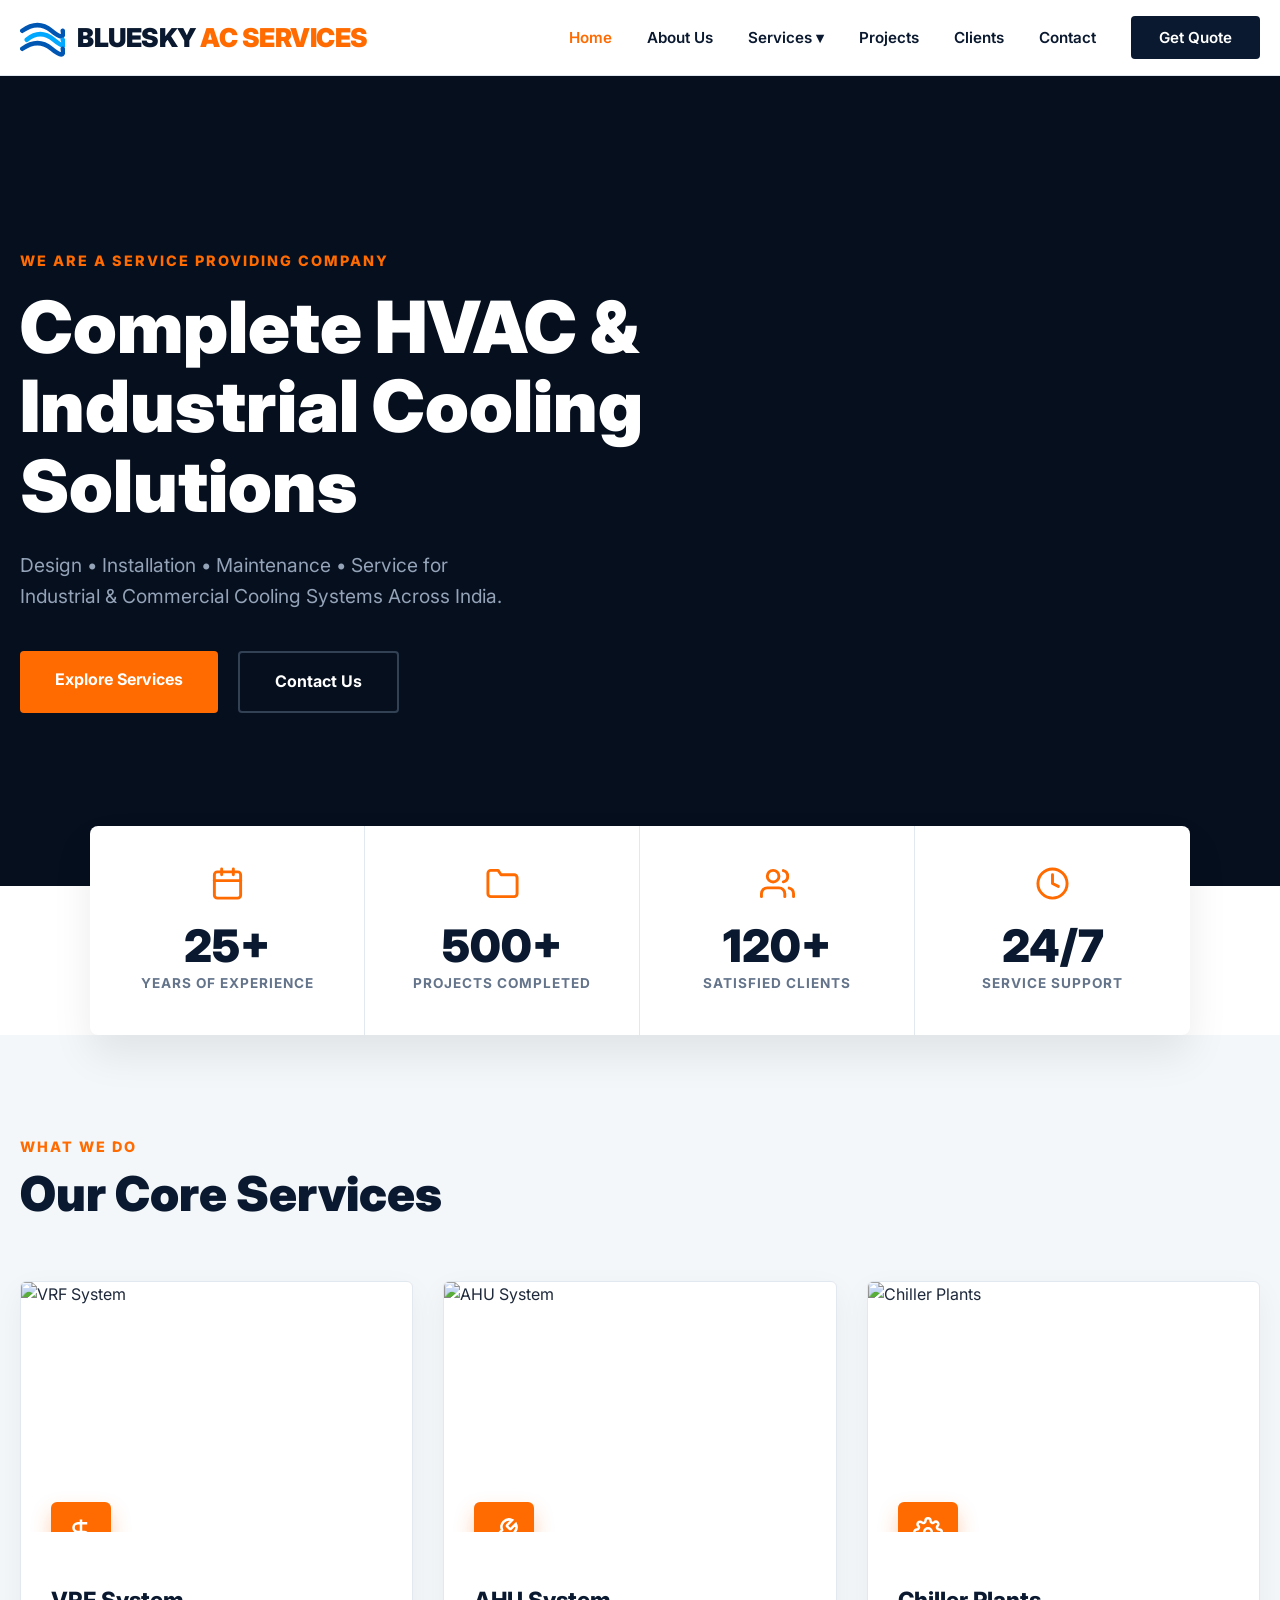
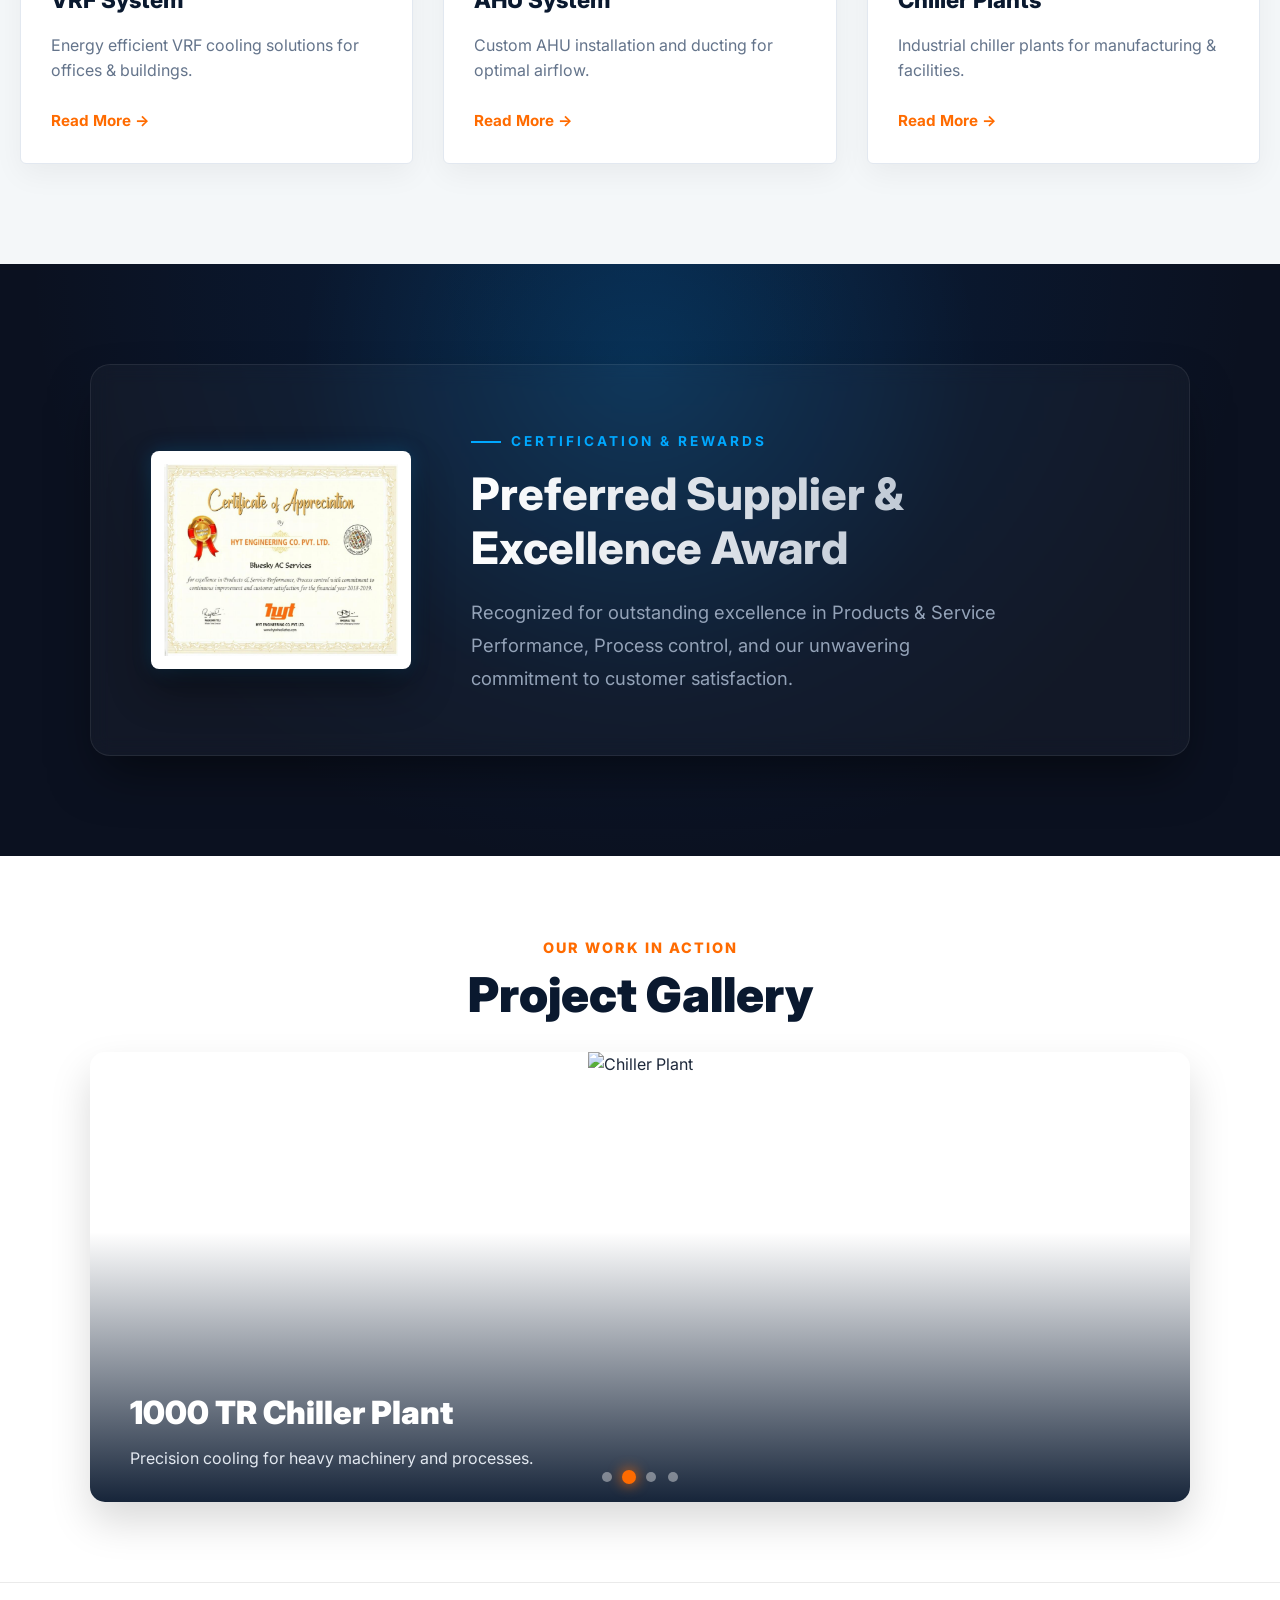
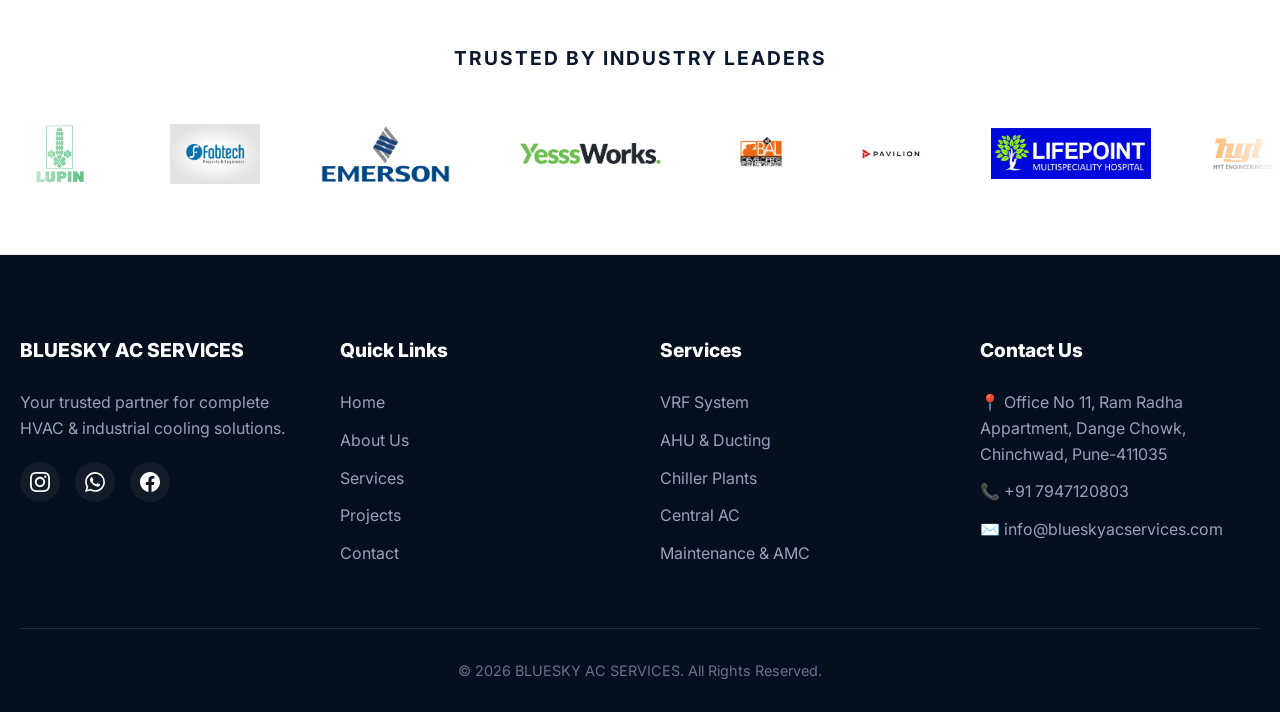
==== commit 018986d9: "final update" ====
--- a/index.html
+++ b/index.html
@@ -4,239 +4,160 @@
     <meta charset="UTF-8">
     <meta name="viewport" content="width=device-width, initial-scale=1.0">
     <title>Bluesky AC Services | HVAC & Industrial Cooling Solutions</title>
+    <link rel="stylesheet" href="style.css">
     <style>
-        /* CSS RESET & VARIABLES */
-        * { margin: 0; padding: 0; box-sizing: border-box; }
-        :root {
-            --primary-blue: #0056b3;
-            --accent-blue: #00a8ff;
-            --dark-navy: #0a192f;
-            --light-bg: #f4f7f6;
-            --white: #ffffff;
-            --text-dark: #333333;
-            --text-light: #666666;
-            --font-main: 'Segoe UI', Tahoma, Geneva, Verdana, sans-serif;
-        }
-        body { font-family: var(--font-main); line-height: 1.6; color: var(--text-dark); background-color: var(--white); }
-
-        /* NAVIGATION */
-        header {
-            background: var(--white);
-            box-shadow: 0 2px 10px rgba(0,0,0,0.1);
-            position: sticky; top: 0; z-index: 1000;
-        }
-        nav {
-            display: flex; justify-content: space-between; align-items: center;
-            max-width: 1200px; margin: 0 auto; padding: 15px 20px;
-        }
-        .logo-container { display: flex; align-items: center; gap: 12px; text-decoration: none; }
-        .logo-icon { width: 45px; height: 45px; fill: none; stroke: var(--primary-blue); stroke-width: 8; stroke-linecap: round; }
-        .logo-icon path:nth-child(2) { stroke: var(--accent-blue); }
-        .logo-text { font-size: 24px; font-weight: 800; color: var(--primary-blue); text-transform: uppercase; letter-spacing: 1px; }
-        .logo-text span { color: var(--accent-blue); }
-
-        .nav-links { display: flex; list-style: none; gap: 30px; align-items: center; }
-        .nav-links a { text-decoration: none; color: var(--text-dark); font-weight: 600; transition: color 0.3s; }
-        .nav-links a:hover, .nav-links a.active { color: var(--primary-blue); }
-        .btn-quote { background:#ff8c00; color: var(--white)!important; padding: 10px 25px; border-radius: 5px; text-decoration: none; font-weight: 600; transition: background 0.3s; }
-        .btn-quote:hover { background: var(--accent-blue); }
-
-        /* --- HAMBURGER MENU STYLES --- */
-        .menu-toggle {
-            display: none; 
-            font-size: 30px;
-            color: var(--primary-blue);
+        /* --- NEW GALLERY SECTION STYLES --- */
+        .gallery-section {
+            padding: 80px 20px; /* Reduced padding */
+            background-color: var(--white);
+            text-align: center;
+        }
+        
+        .gallery-container {
+            max-width: 1100px; /* Reduced max width */
+            margin: 0 auto;
+            position: relative;
+            border-radius: 15px;
+            overflow: hidden;
+            box-shadow: 0 20px 40px rgba(0,0,0,0.15);
+            height: 450px; /* Reduced height */
+        }
+
+        @media (max-width: 768px) {
+            .gallery-container { height: 250px; }
+        }
+
+        .gallery-track {
+            display: flex;
+            height: 100%;
+            transition: transform 0.4s cubic-bezier(0.25, 1, 0.5, 1); /* Faster, snappier slide */
+        }
+
+        .gallery-slide {
+            min-width: 100%;
+            height: 100%;
+            position: relative;
+            cursor: pointer; /* Shows pointer to indicate clickable */
+        }
+
+        .gallery-slide img {
+            width: 100%;
+            height: 100%;
+            object-fit: cover;
+            transition: transform 0.5s ease;
+        }
+
+        .gallery-slide:hover img {
+            transform: scale(1.03); /* Subtle zoom on hover */
+        }
+
+        /* Dark overlay on images so text pops */
+        .gallery-slide::after {
+            content: '';
+            position: absolute;
+            bottom: 0; left: 0; right: 0;
+            height: 60%;
+            background: linear-gradient(transparent, rgba(10, 25, 47, 0.95));
+            pointer-events: none;
+        }
+
+        .gallery-caption {
+            position: absolute;
+            bottom: 30px;
+            left: 40px;
+            color: var(--white);
+            z-index: 2;
+            text-align: left;
+            transform: translateY(20px);
+            opacity: 0;
+            transition: all 0.4s ease 0.2s;
+            pointer-events: none;
+        }
+
+        .gallery-slide.active .gallery-caption {
+            transform: translateY(0);
+            opacity: 1;
+        }
+
+        .gallery-caption h3 { font-size: 2rem; font-weight: 900; margin-bottom: 8px; }
+        .gallery-caption p { font-size: 1rem; color: #e2e8f0; }
+
+        /* Dots Navigation */
+        .gallery-dots {
+            position: absolute;
+            bottom: 20px;
+            left: 50%;
+            transform: translateX(-50%);
+            display: flex;
+            gap: 12px;
+            z-index: 3;
+        }
+
+        .g-dot {
+            width: 10px;
+            height: 10px;
+            background: rgba(255,255,255,0.4);
+            border-radius: 50%;
             cursor: pointer;
-            z-index: 1001;
-        }
-
-        /* HERO SECTION */
-        .hero {
-            background: linear-gradient(rgba(10, 25, 47, 0.8), rgba(10, 25, 47, 0.8)), url('https://images.unsplash.com/photo-1581091226825-a6a2a5aee158?ixlib=rb-4.0.3&auto=format&fit=crop&w=1920&q=80') no-repeat center center/cover;
-            height: 75vh; display: flex; flex-direction: column; justify-content: center; align-items: center; text-align: center; color: var(--white); padding: 0 20px;
-        }
-        .hero h1 { font-size: 3.5rem; margin-bottom: 20px; max-width: 900px; }
-        .hero p { font-size: 1.2rem; margin-bottom: 30px; max-width: 700px; }
-        .hero-buttons { display: flex; gap: 20px; }
-        .btn-primary { background: var(--accent-blue); color: var(--white); padding: 15px 35px; text-decoration: none; border-radius: 5px; font-weight: 700; transition: transform 0.3s; }
-        .btn-secondary { background: transparent; color: var(--white); padding: 15px 35px; text-decoration: none; border-radius: 5px; font-weight: 700; border: 2px solid var(--white); transition: all 0.3s; }
-        .btn-primary:hover { transform: translateY(-3px); background: #0097e6; }
-        .btn-secondary:hover { background: var(--white); color: var(--dark-navy); }
-
-        /* STATS SECTION */
-        .stats-container {
-            max-width: 1200px;
-            margin: -50px auto 40px; 
-            padding: 0 20px;
-            position: relative;
-            z-index: 10;
-        }
-        .stats-grid { display: grid; grid-template-columns: repeat(auto-fit, minmax(220px, 1fr)); gap: 20px; }
-        .stat-card {
-            background: var(--white); border-radius: 10px; padding: 30px 20px; text-align: center;
-            box-shadow: 0 10px 30px rgba(0,0,0,0.1); border-bottom: 4px solid var(--primary-blue); transition: transform 0.3s;
-        }
-        .stat-card:hover { transform: translateY(-5px); }
-        .stat-icon { width: 40px; height: 40px; margin: 0 auto 10px auto; display: block; color: var(--primary-blue); }
-        .stat-card h2 { font-size: 2.5rem; color: var(--primary-blue); margin-bottom: 5px; font-weight: 800; }
-        .stat-card p { color: var(--dark-navy); font-weight: 600; font-size: 1rem; }
-
-        /* REWARDS / CERTIFICATION SECTION */
-        .cert-section {
-            background-color: var(--primary-blue); 
-            padding: 50px 20px;
-            color: var(--white);
-        }
-        .cert-container {
-            max-width: 1000px; margin: 0 auto;
-            display: flex; align-items: center; justify-content: center; gap: 40px; flex-wrap: wrap;
-        }
-        .cert-image {
-            width: 140px; height: auto; border: 3px solid var(--white); border-radius: 4px;
-            box-shadow: 0 5px 15px rgba(0,0,0,0.3);
-            background: var(--white); cursor: pointer; transition: transform 0.3s;
-        }
-        .cert-image:hover { transform: scale(1.05); }
-        .cert-text h3 { font-size: 0.9rem; letter-spacing: 2px; text-transform: uppercase; margin-bottom: 5px; font-weight: 600; }
-        .cert-text h2 { font-size: 2.2rem; margin-bottom: 10px; font-weight: 800; line-height: 1.2; }
-        .cert-text p { font-size: 1.1rem; opacity: 0.95; max-width: 600px; }
-
-        /* SERVICES SECTION */
-        .services { padding: 80px 20px; max-width: 1200px; margin: 0 auto; background: var(--white); }
-        .section-title { text-align: center; margin-bottom: 50px; }
-        .section-title h2 { font-size: 2.5rem; color: var(--primary-blue); margin-bottom: 10px; }
-        .section-title p { color: var(--text-light); }
-        .service-grid { display: grid; grid-template-columns: repeat(auto-fit, minmax(300px, 1fr)); gap: 30px; }
-        .service-card {
-            background: var(--white); border-radius: 10px; overflow: hidden;
-            box-shadow: 0 5px 20px rgba(0,0,0,0.08); transition: transform 0.3s, box-shadow 0.3s;
-            border: 1px solid #eee;
-        }
-        .service-card:hover { transform: translateY(-10px); box-shadow: 0 15px 30px rgba(0,0,0,0.15); }
-        .service-img { width: 100%; height: 200px; object-fit: cover; }
-        .service-content { padding: 25px; }
-        .service-content h3 { font-size: 1.4rem; margin-bottom: 10px; color: var(--dark-navy); }
-        .service-content p { color: var(--text-light); font-size: 0.95rem; }
-        .service-link { display: inline-block; margin-top: 15px; color: var(--primary-blue); text-decoration: none; font-weight: 600; }
-        .service-link:hover { text-decoration: underline; }
-
-        /* SCROLLING LOGOS SECTION */
-        .logos-section { padding: 60px 0; background: var(--light-bg); overflow: hidden; border-top: 1px solid #eaeaea; border-bottom: 1px solid #eaeaea;}
-        .logos-section h2 { text-align: center; color: var(--primary-blue); font-size: 1.6rem; margin-bottom: 40px; text-transform: uppercase; letter-spacing: 1px;}
-        
-        .marquee-container {
-            display: flex; overflow: hidden; user-select: none; gap: 40px;
-            mask-image: linear-gradient(to right, transparent, black 10%, black 90%, transparent);
-            -webkit-mask-image: linear-gradient(to right, transparent, black 10%, black 90%, transparent);
-        }
-        
-        .marquee-content {
-            flex-shrink: 0; display: flex; align-items: center; justify-content: space-around;
-            gap: 40px; min-width: 100%; animation: scroll 50s linear infinite;
-        }
-        .marquee-content.reverse { animation-direction: reverse; animation-duration: 35s; }
-
-        @keyframes scroll {
-            from { transform: translateX(0); }
-            to { transform: translateX(calc(-100% - 40px)); }
-        }
-
-        /* Real Logo Image Styling */
-        .logo-img {
-            height: 100px; /* Increased base size */
-            max-width: 220px;
-            min-width: 170px;
-            object-fit: contain;
-            background: var(--white);
-            padding: 15px 20px;
+            transition: 0.3s;
+        }
+
+        .g-dot.active {
+            background: var(--accent-orange);
+            transform: scale(1.4);
+            box-shadow: 0 0 10px var(--accent-orange);
+        }
+
+        /* --- LIGHTBOX MODAL STYLES --- */
+        .gallery-lightbox {
+            display: none;
+            position: fixed;
+            z-index: 10000;
+            top: 0; left: 0;
+            width: 100%; height: 100%;
+            background-color: rgba(6, 15, 30, 0.95);
+            backdrop-filter: blur(10px);
+            align-items: center;
+            justify-content: center;
+            opacity: 0;
+            transition: opacity 0.3s ease;
+        }
+        .gallery-lightbox.show {
+            display: flex;
+            opacity: 1;
+        }
+        .gallery-lightbox img {
+            max-width: 90%;
+            max-height: 90vh;
             border-radius: 10px;
-            box-shadow: 0 6px 18px rgba(0,0,0,0.08);
-            transition: transform 0.3s ease, box-shadow 0.3s ease;
-            will-change: transform;
-            display: block;
-        }
-
-        .logo-img:hover {
-            transform: scale(1.15);
-            box-shadow: 0 12px 28px rgba(0,0,0,0.15);
-        }
-
-        /* --- MODAL & LIGHTBOX STYLES --- */
-        .modal, .lightbox {
-            display: none; position: fixed; z-index: 9999; left: 0; top: 0;
-            width: 100%; height: 100%; background-color: rgba(10, 25, 47, 0.95);
-            backdrop-filter: blur(5px); align-items: center; justify-content: center;
-            opacity: 0; transition: opacity 0.3s ease; flex-direction: column;
-        }
-        .modal.show, .lightbox.show { display: flex; opacity: 1; }
-        
-        .modal-content, .lightbox-content {
-            max-width: 90%; max-height: 85vh;
-            box-shadow: 0 5px 25px rgba(0,0,0,0.5);
-            border: 4px solid var(--white); border-radius: 8px;
-            transform: scale(0.8);
+            box-shadow: 0 20px 50px rgba(0,0,0,0.5);
+            transform: scale(0.9);
             transition: transform 0.4s cubic-bezier(0.175, 0.885, 0.32, 1.275);
-            object-fit: contain; background: #000;
-        }
-        .modal.show .modal-content, .lightbox.show .lightbox-content {
+            border: 4px solid var(--white);
+        }
+        .gallery-lightbox.show img {
             transform: scale(1);
         }
-
-        .close-modal, .close-lightbox {
-            position: absolute; top: 20px; right: 35px;
-            color: #fff; font-size: 40px; font-weight: bold; cursor: pointer; transition: 0.3s; line-height: 1;
-        }
-        .close-modal:hover, .close-lightbox:hover { color: var(--accent-blue); }
-
-        /* FOOTER */
-        footer { background: var(--dark-navy); color: var(--white); padding: 60px 20px 20px; }
-        .footer-grid { display: grid; grid-template-columns: repeat(auto-fit, minmax(250px, 1fr)); gap: 40px; max-width: 1200px; margin: 0 auto; }
-        .footer-col h4 { margin-bottom: 20px; color: var(--accent-blue); }
-        .footer-col ul { list-style: none; }
-        .footer-col ul li { margin-bottom: 10px; color: #ccc; }
-        .footer-col ul li a { color: #ccc; text-decoration: none; transition: color 0.3s; }
-        .footer-col ul li a:hover { color: var(--white); }
-        .footer-bottom { text-align: center; margin-top: 40px; padding-top: 20px; border-top: 1px solid #1c3a5e; color: #888; font-size: 0.9rem; }
-
-        /* --- RESPONSIVE / MOBILE STYLES --- */
-        @media (max-width: 768px) {
-            .hero h1 { font-size: 2rem; }
-            .hero-buttons { flex-direction: column; }
-            .cert-container { flex-direction: column; text-align: center; }
-            .stats-container { margin-top: 20px; } 
-            
-            /* REMOVED the shrinking logo rule so they stay large on mobile */
-            .logo-img {
-                height: 80px; 
-                min-width: 140px;
-            }
-
-            .menu-toggle { display: block; }
-
-            .nav-links {
-                display: none;
-                flex-direction: column;
-                position: absolute;
-                top: 75px;
-                left: 0;
-                width: 100%;
-                background-color: var(--white);
-                box-shadow: 0 10px 15px rgba(0,0,0,0.1);
-                padding: 20px 0;
-                gap: 15px;
-                text-align: center;
-                z-index: 999;
-            }
-
-            .nav-links.active { display: flex; }
+        .close-lightbox {
+            position: absolute;
+            top: 30px;
+            right: 40px;
+            color: white;
+            font-size: 45px;
+            cursor: pointer;
+            transition: 0.3s;
+            line-height: 1;
+        }
+        .close-lightbox:hover {
+            color: var(--accent-orange);
+            transform: rotate(90deg);
         }
     </style>
 </head>
 <body>
 
-    <!-- HEADER -->
     <header>
-        <nav>
+        <div class="nav-container">
             <a href="index.html" class="logo-container">
                 <svg class="logo-icon" viewBox="0 0 100 100" xmlns="http://www.w3.org/2000/svg">
                     <path d="M5,35 Q40,10 70,35 T95,35" stroke-width="10" />
@@ -245,138 +166,187 @@
                 </svg>
                 <div class="logo-text">BLUESKY <span>AC SERVICES</span></div>
             </a>
-            
             <div class="menu-toggle" id="mobile-menu">☰</div>
-
             <ul class="nav-links" id="nav-links-list">
                 <li><a href="index.html" class="active">Home</a></li>
                 <li><a href="about.html">About Us</a></li>
-                <li><a href="services.html">Services</a></li>
+                <!-- Services Dropdown -->
+                <li class="dropdown">
+                    <a href="services.html">Services ▾</a>
+                    <ul class="dropdown-menu">
+                        <li><a href="services.html">VRF System</a></li>
+                        <li><a href="services.html">AHU & Ducting</a></li>
+                        <li><a href="services.html">Chiller Plants</a></li>
+                        <li><a href="services.html">Central AC</a></li>
+                        <li><a href="services.html">Maintenance & AMC</a></li>
+                    </ul>
+                </li>
                 <li><a href="projects.html">Projects</a></li>
                 <li><a href="clients.html">Clients</a></li>
                 <li><a href="contact.html">Contact</a></li>
                 <li><a href="contact.html" class="btn-quote">Get Quote</a></li> 
             </ul>
-        </nav>
+        </div>
     </header>
 
     <!-- HERO SECTION -->
-    <section class="hero">
-        <h1>Complete HVAC & Industrial Cooling Solutions</h1>
-        <p>Design • Installation • Maintenance • Service for Industrial & Commercial Cooling Systems Across India</p>
-        <div class="hero-buttons">
-            <a href="services.html" class="btn-primary">Our Services</a>
-            <a href="contact.html" class="btn-secondary">Contact Us</a>
+    <section class="hero-section">
+        <div class="hero-content">
+            <div class="hero-text-box reveal">
+                <h4>We are a Service Providing Company</h4>
+                <h1>Complete HVAC & Industrial Cooling Solutions</h1>
+                <p>Design • Installation • Maintenance • Service for Industrial & Commercial Cooling Systems Across India.</p>
+                <div class="hero-btns">
+                    <a href="services.html" class="btn-primary">Explore Services</a>
+                    <a href="contact.html" class="btn-secondary">Contact Us</a>
+                </div>
+            </div>
         </div>
     </section>
 
-    <!-- STATS SECTION -->
-    <section class="stats-container">
-        <div class="stats-grid">
-            <div class="stat-card">
+    <!-- FLOATING STATS -->
+    <div class="wix-stats-wrapper">
+        <div class="stats-box reveal">
+            <div class="stat-item">
                 <svg class="stat-icon" viewBox="0 0 24 24" fill="none" stroke="currentColor" stroke-width="2" stroke-linecap="round" stroke-linejoin="round"><rect x="3" y="4" width="18" height="18" rx="2" ry="2"></rect><line x1="16" y1="2" x2="16" y2="6"></line><line x1="8" y1="2" x2="8" y2="6"></line><line x1="3" y1="10" x2="21" y2="10"></line></svg>
                 <h2>25+</h2>
                 <p>Years of Experience</p>
             </div>
-            <div class="stat-card">
-                <svg class="stat-icon" viewBox="0 0 24 24" fill="none" stroke="currentColor" stroke-width="2" stroke-linecap="round" stroke-linejoin="round"><rect x="4" y="2" width="16" height="20" rx="2" ry="2"></rect><line x1="9" y1="22" x2="9" y2="22.01"></line><line x1="15" y1="22" x2="15" y2="22.01"></line><line x1="12" y1="22" x2="12" y2="22.01"></line><path d="M8 6h.01M16 6h.01M8 10h.01M16 10h.01M8 14h.01M16 14h.01"></path></svg>
+            <div class="stat-item">
+                <svg class="stat-icon" viewBox="0 0 24 24" fill="none" stroke="currentColor" stroke-width="2" stroke-linecap="round" stroke-linejoin="round"><path d="M22 19a2 2 0 0 1-2 2H4a2 2 0 0 1-2-2V5a2 2 0 0 1 2-2h5l2 3h9a2 2 0 0 1 2 2z"></path></svg>
                 <h2>500+</h2>
                 <p>Projects Completed</p>
             </div>
-            <div class="stat-card">
+            <div class="stat-item">
                 <svg class="stat-icon" viewBox="0 0 24 24" fill="none" stroke="currentColor" stroke-width="2" stroke-linecap="round" stroke-linejoin="round"><path d="M17 21v-2a4 4 0 0 0-4-4H5a4 4 0 0 0-4 4v2"></path><circle cx="9" cy="7" r="4"></circle><path d="M23 21v-2a4 4 0 0 0-3-3.87"></path><path d="M16 3.13a4 4 0 0 1 0 7.75"></path></svg>
                 <h2>120+</h2>
                 <p>Satisfied Clients</p>
             </div>
-            <div class="stat-card">
+            <div class="stat-item">
                 <svg class="stat-icon" viewBox="0 0 24 24" fill="none" stroke="currentColor" stroke-width="2" stroke-linecap="round" stroke-linejoin="round"><circle cx="12" cy="12" r="10"></circle><polyline points="12 6 12 12 16 14"></polyline></svg>
                 <h2>24/7</h2>
                 <p>Service Support</p>
             </div>
         </div>
-    </section>
-
-    <!-- REWARDS / CERTIFICATION SECTION -->
-    <section class="cert-section">
-        <div class="cert-container">
-            <img src="images/award_certificate.png" alt="Certificate" class="cert-image" id="certImg" style="padding: 10px;">
-            <div class="cert-text">
-                <h3>CERTIFICATION & REWARDS</h3>
-                <h2>Preferred Supplier & Excellence Award</h2>
-                <p>Recognized for excellence in Products & Service Performance, Process control, and commitment to customer satisfaction.</p>
-            </div>
-        </div>
-    </section>
-
-    <!-- MODAL POPUP FOR CERTIFICATE -->
-    <div id="certModal" class="modal">
-        <span class="close-modal">&times;</span>
-        <img class="modal-content" id="modalImg" src="images/award_certificate.png" alt="Enlarged Certificate">
     </div>
 
-    <!-- SERVICES SECTION -->
-    <section class="services">
-        <div class="section-title">
-            <h2>Our Services</h2>
-            <p>Comprehensive HVAC solutions tailored for industrial and commercial needs</p>
-        </div>
-        <div class="service-grid">
-            <div class="service-card">
-                <img src="https://images.unsplash.com/photo-1621905251189-08b45d6a269e?ixlib=rb-4.0.3&auto=format&fit=crop&w=600&q=80" alt="VRF System" class="service-img">
-                <div class="service-content">
+    <!-- SERVICES PREVIEW -->
+    <section class="section bg-light">
+        <div class="section-header reveal">
+            <h4>What We Do</h4>
+            <h2>Our Core Services</h2>
+        </div>
+        <div class="grid-container">
+            <div class="service-card reveal">
+                <div class="card-img">
+                    <img src="https://images.unsplash.com/photo-1621905251189-08b45d6a269e?ixlib=rb-4.0.3&auto=format&fit=crop&w=600&q=80" alt="VRF System">
+                    <div class="card-icon"><svg viewBox="0 0 24 24" fill="none" stroke="currentColor" stroke-width="2"><path d="M12 2v20M17 5H9.5a3.5 3.5 0 0 0 0 7h5a3.5 3.5 0 0 1 0 7H6"/></svg></div>
+                </div>
+                <div class="card-content">
                     <h3>VRF System</h3>
                     <p>Energy efficient VRF cooling solutions for offices & buildings.</p>
-                    <a href="services.html" class="service-link">Learn More →</a>
-                </div>
-            </div>
-            <div class="service-card">
-                <img src="https://images.unsplash.com/photo-1581092160607-ee22621dd758?ixlib=rb-4.0.3&auto=format&fit=crop&w=600&q=80" alt="AHU System" class="service-img">
-                <div class="service-content">
+                    <a href="services.html" class="service-btn">Read More →</a>
+                </div>
+            </div>
+            <div class="service-card reveal" style="transition-delay: 0.1s;">
+                <div class="card-img">
+                    <img src="https://images.unsplash.com/photo-1581092160607-ee22621dd758?ixlib=rb-4.0.3&auto=format&fit=crop&w=600&q=80" alt="AHU System">
+                    <div class="card-icon"><svg viewBox="0 0 24 24" fill="none" stroke="currentColor" stroke-width="2"><path d="M14.7 6.3a1 1 0 0 0 0 1.4l1.6 1.6a1 1 0 0 0 1.4 0l3.77-3.77a6 6 0 0 1-7.94 7.94l-6.91 6.91a2.12 2.12 0 0 1-3-3l6.91-6.91a6 6 0 0 1 7.94-7.94l-3.76 3.76z"/></svg></div>
+                </div>
+                <div class="card-content">
                     <h3>AHU System</h3>
                     <p>Custom AHU installation and ducting for optimal airflow.</p>
-                    <a href="services.html" class="service-link">Learn More →</a>
-                </div>
-            </div>
-            <div class="service-card">
-                <img src="https://images.unsplash.com/photo-1504328345606-18bbc8c9d7d1?ixlib=rb-4.0.3&auto=format&fit=crop&w=600&q=80" alt="Chiller Plants" class="service-img">
-                <div class="service-content">
+                    <a href="services.html" class="service-btn">Read More →</a>
+                </div>
+            </div>
+            <div class="service-card reveal" style="transition-delay: 0.2s;">
+                <div class="card-img">
+                    <img src="https://images.unsplash.com/photo-1504328345606-18bbc8c9d7d1?ixlib=rb-4.0.3&auto=format&fit=crop&w=600&q=80" alt="Chiller Plants">
+                    <div class="card-icon"><svg viewBox="0 0 24 24" fill="none" stroke="currentColor" stroke-width="2"><circle cx="12" cy="12" r="3"/><path d="M19.4 15a1.65 1.65 0 0 0 .33 1.82l.06.06a2 2 0 0 1 0 2.83 2 2 0 0 1-2.83 0l-.06-.06a1.65 1.65 0 0 0-1.82-.33 1.65 1.65 0 0 0-1 1.51V21a2 2 0 0 1-2 2 2 2 0 0 1-2-2v-.09A1.65 1.65 0 0 0 9 19.4a1.65 1.65 0 0 0-1.82.33l-.06.06a2 2 0 0 1-2.83 0 2 2 0 0 1 0-2.83l.06-.06a1.65 1.65 0 0 0 .33-1.82 1.65 1.65 0 0 0-1.51-1H3a2 2 0 0 1-2-2 2 2 0 0 1 2-2h.09A1.65 1.65 0 0 0 4.6 9a1.65 1.65 0 0 0-.33-1.82l-.06-.06a2 2 0 0 1 0-2.83 2 2 0 0 1 2.83 0l.06.06a1.65 1.65 0 0 0 1.82.33H9a1.65 1.65 0 0 0 1-1.51V3a2 2 0 0 1 2-2 2 2 0 0 1 2 2v.09a1.65 1.65 0 0 0 1 1.51 1.65 1.65 0 0 0 1.82-.33l.06-.06a2 2 0 0 1 2.83 0 2 2 0 0 1 0 2.83l-.06.06a1.65 1.65 0 0 0-.33 1.82V9a1.65 1.65 0 0 0 1.51 1H21a2 2 0 0 1 2 2 2 2 0 0 1-2 2h-.09a1.65 1.65 0 0 0-1.51 1z"/></svg></div>
+                </div>
+                <div class="card-content">
                     <h3>Chiller Plants</h3>
                     <p>Industrial chiller plants for manufacturing & facilities.</p>
-                    <a href="services.html" class="service-link">Learn More →</a>
-                </div>
-            </div>
-            <div class="service-card">
-                <img src="https://images.unsplash.com/photo-1581091226825-a6a2a5aee158?ixlib=rb-4.0.3&auto=format&fit=crop&w=600&q=80" alt="Central AC" class="service-img">
-                <div class="service-content">
-                    <h3>Central AC Systems</h3>
-                    <p>Complete centralized AC systems for commercial spaces.</p>
-                    <a href="services.html" class="service-link">Learn More →</a>
-                </div>
-            </div>
-            <div class="service-card">
-                <img src="https://images.unsplash.com/photo-1581092918056-0c4c3acd3789?ixlib=rb-4.0.3&auto=format&fit=crop&w=600&q=80" alt="Maintenance" class="service-img">
-                <div class="service-content">
-                    <h3>Maintenance Services</h3>
-                    <p>24/7 preventive maintenance & troubleshooting support.</p>
-                    <a href="services.html" class="service-link">Learn More →</a>
-                </div>
+                    <a href="services.html" class="service-btn">Read More →</a>
+                </div>
+            </div>
+        </div>
+    </section>
+
+    <!-- DARK CERTIFICATE SECTION -->
+    <section class="cert-section">
+        <div class="cert-container reveal">
+            <div class="cert-image-wrapper">
+                <img src="images/award_certificate.png" alt="Certificate" class="cert-image" id="certImg">
+            </div>
+            <div class="cert-text">
+                <h3>Certification & Rewards</h3>
+                <h2>Preferred Supplier & Excellence Award</h2>
+                <p>Recognized for outstanding excellence in Products & Service Performance, Process control, and our unwavering commitment to customer satisfaction.</p>
+            </div>
+        </div>
+    </section>
+
+    <!-- --- AUTO-WIPING GALLERY SECTION --- -->
+    <section class="gallery-section bg-light">
+        <div class="section-header reveal" style="margin-bottom: 30px;">
+            <h4>Our Work in Action</h4>
+            <h2>Project Gallery</h2>
+        </div>
+        
+        <div class="gallery-container reveal">
+            <div class="gallery-track" id="galleryTrack">
+                
+                <!-- Slide 1 -->
+                <div class="gallery-slide active" onclick="openGalleryLightbox(this)">
+                    <img src="https://images.unsplash.com/photo-1581092160607-ee22621dd758?ixlib=rb-4.0.3&auto=format&fit=crop&w=1600&q=80" alt="Industrial Setup">
+                    <div class="gallery-caption">
+                        <h3>Industrial HVAC Installation</h3>
+                        <p>Large-scale cooling solutions for manufacturing plants.</p>
+                    </div>
+                </div>
+
+                <!-- Slide 2 -->
+                <div class="gallery-slide" onclick="openGalleryLightbox(this)">
+                    <img src="https://images.unsplash.com/photo-1504328345606-18bbc8c9d7d1?ixlib=rb-4.0.3&auto=format&fit=crop&w=1600&q=80" alt="Chiller Plant">
+                    <div class="gallery-caption">
+                        <h3>1000 TR Chiller Plant</h3>
+                        <p>Precision cooling for heavy machinery and processes.</p>
+                    </div>
+                </div>
+
+                <!-- Slide 3 -->
+                <div class="gallery-slide" onclick="openGalleryLightbox(this)">
+                    <img src="https://images.unsplash.com/photo-1621905251189-08b45d6a269e?ixlib=rb-4.0.3&auto=format&fit=crop&w=1600&q=80" alt="VRF System">
+                    <div class="gallery-caption">
+                        <h3>Commercial VRF Systems</h3>
+                        <p>Energy-efficient climate control for corporate spaces.</p>
+                    </div>
+                </div>
+                <!-- Slide 4 (Updated Image) -->
+                <div class="gallery-slide" onclick="openGalleryLightbox(this)">
+                    <img src="https://images.unsplash.com/photo-1581092918056-0c4c3acd3789?ixlib=rb-4.0.3&auto=format&fit=crop&w=1600&q=80" alt="Technician Maintenance">
+                    <div class="gallery-caption">
+                        <h3>Expert Maintenance & AMC</h3>
+                        <p>Preventive care and rapid troubleshooting for all systems.</p>
+                    </div>
+                </div>
+
             </div>
             
-            <!-- Products Card (Now Clickable) -->
-            <div class="service-card" onclick="openLightbox('images/products-bluesky.png')" style="cursor: pointer;">
-                <img src="images/product.jpeg" alt="Our Products" class="service-img">
-                <div class="service-content">
-                    <h3>Our Products</h3>
-                    <p>High-quality HVAC equipment for residential and commercial use. Click to view catalogue.</p>
-                </div>
-            </div>
-
+            <!-- Navigation Dots -->
+            <div class="gallery-dots" id="galleryDots">
+                <div class="g-dot active" onclick="goToGallerySlide(0)"></div>
+                <div class="g-dot" onclick="goToGallerySlide(1)"></div>
+                <div class="g-dot" onclick="goToGallerySlide(2)"></div>
+                <div class="g-dot" onclick="goToGallerySlide(3)"></div>
+            </div>
         </div>
     </section>
 
-    <!-- SCROLLING LOGOS SECTION (Clients) -->
+    <!-- SCROLLING LOGOS (Clients) -->
     <section class="logos-section">
-        <h2>Our Esteemed Clients</h2>
+        <h2>Trusted by Industry Leaders</h2>
         <div class="marquee-container">
             <div class="marquee-content">
                 <img src="images/lupin_logo.png" alt="Lupin" class="logo-img">
@@ -390,10 +360,10 @@
                 <img src="images/mekins.png" alt="Mekins" class="logo-img">
                 <img src="images/KSH.jpg" alt="KSH" class="logo-img">
                 <img src="images/nike.png" alt="Nike" class="logo-img">
-               <img src="images/puma.png" alt="Puma" class="logo-img">
-               <img src="images/ganesh.png" alt="Shree Ganesh" class="logo-img">
-               <img src="images/isa-spa.jpeg" alt="ISA Spa" class="logo-img">
-               <img src="images/lupin_logo.png" alt="Lupin" class="logo-img">
+                <img src="images/puma.png" alt="Puma" class="logo-img">
+            </div>
+            <div class="marquee-content">
+                <img src="images/lupin_logo.png" alt="Lupin" class="logo-img">
                 <img src="images/fabtech_logo.png" alt="Fabtech" class="logo-img">
                 <img src="images/emerson.png" alt="Emerson" class="logo-img">
                 <img src="images/logo.png" alt="Yessworks" class="logo-img">
@@ -404,54 +374,30 @@
                 <img src="images/mekins.png" alt="Mekins" class="logo-img">
                 <img src="images/KSH.jpg" alt="KSH" class="logo-img">
                 <img src="images/nike.png" alt="Nike" class="logo-img">
-               <img src="images/puma.png" alt="Puma" class="logo-img">
-               <img src="images/ganesh.png" alt="Shree Ganesh" class="logo-img">
-               <img src="images/pepe_jeans.png" alt="PapeJeans" class="logo-img">
-               <img src="images/isa-spa.jpeg" alt="ISA Spa" class="logo-img">
+                <img src="images/puma.png" alt="Puma" class="logo-img">
             </div>
         </div>
     </section>
 
-    <!-- SCROLLING LOGOS SECTION (Partners) -->
-    <section class="logos-section" style="background: var(--white);">
-        <h2>Dealing & Work With</h2>
-        <div class="marquee-container">
-            <div class="marquee-content reverse">
-                <img src="images/Blue_Star.png" alt="Blue Star" class="logo-img">
-                <img src="images/Daikin.png" alt="Daikin" class="logo-img">
-                <img src="images/LG.png" alt="LG" class="logo-img">
-                <img src="images/Voltas.png" alt="Voltas" class="logo-img">
-                <img src="images/Onida.png" alt="Onida" class="logo-img">
-                <img src="images/Hitachi-logo.jpg" alt="Hitachi" class="logo-img">
-                <img src="images/O'General.png" alt="O'General" class="logo-img">
-                <img src="images/Panasonic.png" alt="Panasonic" class="logo-img">
-                <img src="images/Samsung.png" alt="Samsung" class="logo-img">
-                <img src="images/Carrier.png" alt="Carrier" class="logo-img">
-                <img src="images/Mitsubishi.png" alt="Mitsubishi" class="logo-img">
-            </div>
-            <!-- Duplicated for seamless infinite scroll -->
-            <div class="marquee-content reverse">
-                <img src="images/Blue_Star.png" alt="Blue Star" class="logo-img">
-                <img src="images/Daikin.png" alt="Daikin" class="logo-img">
-                <img src="images/LG.png" alt="LG" class="logo-img">
-                <img src="images/Voltas.png" alt="Voltas" class="logo-img">
-                <img src="images/Onida.png" alt="Onida" class="logo-img">
-                <img src="images/Hitachi-logo.jpg" alt="Hitachi" class="logo-img">
-                <img src="images/O'General.png" alt="O'General" class="logo-img">
-                <img src="images/Panasonic.png" alt="Panasonic" class="logo-img">
-                <img src="images/Samsung.png" alt="Samsung" class="logo-img">
-                <img src="images/Carrier.png" alt="Carrier" class="logo-img">
-                <img src="images/Mitsubishi.png" alt="Mitsubishi" class="logo-img">
-            </div>
-        </div>
-    </section>
-
-    <!-- FOOTER -->
+    <!-- FOOTER WITH SOCIAL ICONS -->
     <footer>
         <div class="footer-grid">
             <div class="footer-col">
                 <h4>BLUESKY AC SERVICES</h4>
-                <p>Your trusted partner for complete HVAC & industrial cooling solutions.</p>
+                <p style="color:#94a3b8; margin-bottom: 20px;">Your trusted partner for complete HVAC & industrial cooling solutions.</p>
+                
+                <!-- Social Media Icons -->
+                <div class="social-icons">
+                    <a href="#" aria-label="Instagram">
+                        <svg viewBox="0 0 24 24"><path d="M12 2.163c3.204 0 3.584.012 4.85.07 3.252.148 4.771 1.691 4.919 4.919.058 1.265.069 1.645.069 4.849 0 3.205-.012 3.584-.069 4.849-.149 3.225-1.664 4.771-4.919 4.919-1.266.058-1.644.07-4.85.07-3.204 0-3.584-.012-4.849-.07-3.26-.149-4.771-1.699-4.919-4.92-.058-1.265-.07-1.644-.07-4.849 0-3.204.013-3.583.07-4.849.149-3.227 1.664-4.771 4.919-4.919 1.266-.057 1.645-.069 4.849-.069zm0-2.163c-3.259 0-3.667.014-4.947.072-4.358.2-6.78 2.618-6.98 6.98-.059 1.281-.073 1.689-.073 4.948 0 3.259.014 3.668.072 4.948.2 4.358 2.618 6.78 6.98 6.98 1.281.058 1.689.072 4.948.072 3.259 0 3.668-.014 4.948-.072 4.354-.2 6.782-2.618 6.979-6.98.059-1.28.073-1.689.073-4.948 0-3.259-.014-3.667-.072-4.947-.196-4.354-2.617-6.78-6.979-6.98-1.281-.059-1.69-.073-4.949-.073zm0 5.838c-3.403 0-6.162 2.759-6.162 6.162s2.759 6.163 6.162 6.163 6.162-2.759 6.162-6.163c0-3.403-2.759-6.162-6.162-6.162zm0 10.162c-2.209 0-4-1.79-4-4 0-2.209 1.791-4 4-4s4 1.791 4 4c0 2.21-1.791 4-4 4zm6.406-11.845c-.796 0-1.441.645-1.441 1.44s.645 1.44 1.441 1.44c.795 0 1.439-.645 1.439-1.44s-.644-1.44-1.439-1.44z"/></svg>
+                    </a>
+                    <a href="#" aria-label="WhatsApp">
+                        <svg viewBox="0 0 24 24"><path d="M17.472 14.382c-.297-.149-1.758-.867-2.03-.967-.273-.099-.471-.148-.67.15-.197.297-.767.966-.94 1.164-.173.199-.347.223-.644.075-.297-.15-1.255-.463-2.39-1.475-.883-.788-1.48-1.761-1.653-2.059-.173-.297-.018-.458.13-.606.134-.133.298-.347.446-.52.149-.174.198-.298.298-.497.099-.198.05-.371-.025-.52-.075-.149-.669-1.612-.916-2.207-.242-.579-.487-.5-.669-.51-.173-.008-.371-.01-.57-.01-.198 0-.52.074-.792.372-.272.297-1.04 1.016-1.04 2.479 0 1.462 1.065 2.875 1.213 3.074.149.198 2.096 3.2 5.077 4.487.709.306 1.262.489 1.694.625.712.227 1.36.195 1.871.118.571-.085 1.758-.719 2.006-1.413.248-.694.248-1.289.173-1.413-.074-.124-.272-.198-.57-.347m-5.421 7.403h-.004a9.87 9.87 0 01-5.031-1.378l-.361-.214-3.741.982.998-3.648-.235-.374a9.86 9.86 0 01-1.51-5.26c.001-5.45 4.436-9.884 9.888-9.884 2.64 0 5.122 1.03 6.988 2.898a9.825 9.825 0 012.893 6.994c-.003 5.45-4.437 9.884-9.885 9.884m8.413-18.297A11.815 11.815 0 0012.05 0C5.495 0 .16 5.335.157 11.892c0 2.096.547 4.142 1.588 5.945L.057 24l6.305-1.654a11.882 11.882 0 005.683 1.448h.005c6.554 0 11.89-5.335 11.893-11.893a11.821 11.821 0 00-3.48-8.413Z"/></svg>
+                    </a>
+                    <a href="#" aria-label="Facebook">
+                        <svg viewBox="0 0 24 24"><path d="M24 12.073c0-6.627-5.373-12-12-12s-12 5.373-12 12c0 5.99 4.388 10.954 10.125 11.854v-8.385H7.078v-3.47h3.047V9.43c0-3.007 1.792-4.669 4.533-4.669 1.312 0 2.686.235 2.686.235v2.953H15.83c-1.491 0-1.956.925-1.956 1.874v2.25h3.328l-.532 3.47h-2.796v8.385C19.612 23.027 24 18.062 24 12.073z"/></svg>
+                    </a>
+                </div>
             </div>
             <div class="footer-col">
                 <h4>Quick Links</h4>
@@ -460,117 +406,142 @@
                     <li><a href="about.html">About Us</a></li>
                     <li><a href="services.html">Services</a></li>
                     <li><a href="projects.html">Projects</a></li>
-                    <li><a href="clients.html">Clients</a></li>
                     <li><a href="contact.html">Contact</a></li>
                 </ul>
             </div>
             <div class="footer-col">
-                <h4>Our Services</h4>
+                <h4>Services</h4>
                 <ul>
-                    <li>VRF System</li>
-                    <li>Chiller Plants</li>
-                    <li>Central AC</li>
-                    <li>Maintenance Services</li>
+                    <li><a href="services.html">VRF System</a></li>
+                    <li><a href="services.html">AHU & Ducting</a></li>
+                    <li><a href="services.html">Chiller Plants</a></li>
+                    <li><a href="services.html">Central AC</a></li>
+                    <li><a href="services.html">Maintenance & AMC</a></li>
                 </ul>
             </div>
             <div class="footer-col">
                 <h4>Contact Us</h4>
                 <ul>
-                    <li>📍 Office No 11, Ram Radha Appartment, B Building, Dange Chowk, Near Spandan Hospital, Near Sagar Medical, Near Maheri Hospital, Wakad Road, Chinchwad, Pune-411035, Maharashtra</li>
+                    <li>📍 Office No 11, Ram Radha Appartment, Dange Chowk, Chinchwad, Pune-411035</li>
                     <li>📞 +91 7947120803</li>
                     <li>✉️ info@blueskyacservices.com</li>
                 </ul>
             </div>
         </div>
         <div class="footer-bottom">
-            <p>&copy; 2026 BLUESKY AC SERVICES. All Rights Reserved. | Privacy Policy | Terms & Conditions</p>
+            <p>&copy; 2026 BLUESKY AC SERVICES. All Rights Reserved.</p>
         </div>
     </footer>
 
-    <!-- LIGHTBOX HTML STRUCTURE FOR PRODUCTS -->
-    <div id="imageLightbox" class="lightbox">
-        <span class="close-lightbox">&times;</span>
-        <img class="lightbox-content" id="lightboxImg" src="" alt="Product Image">
+    <!-- CERTIFICATE MODAL -->
+    <div id="certModal" class="modal">
+        <span class="close-modal">&times;</span>
+        <img class="modal-content" id="modalImg" src="images/award_certificate.png" alt="Enlarged Certificate">
     </div>
 
-    <!-- JAVASCRIPT FOR MENU, CERTIFICATE, AND PRODUCT LIGHTBOX -->
+    <!-- GALLERY LIGHTBOX MODAL -->
+    <div id="galleryLightbox" class="gallery-lightbox">
+        <span class="close-lightbox" onclick="closeGalleryLightbox()">&times;</span>
+        <img id="lightboxImage" src="" alt="Gallery Image">
+    </div>
+
+    <!-- JAVASCRIPT -->
     <script>
-        // --- 1. MOBILE MENU TOGGLE LOGIC ---
+        // Mobile Menu
         const mobileMenuBtn = document.getElementById('mobile-menu');
         const navLinksList = document.getElementById('nav-links-list');
-
         mobileMenuBtn.addEventListener('click', function() {
             navLinksList.classList.toggle('active');
-            
-            if(navLinksList.classList.contains('active')){
-                mobileMenuBtn.innerHTML = '✕';
-            } else {
-                mobileMenuBtn.innerHTML = '☰';
-            }
+            mobileMenuBtn.innerHTML = navLinksList.classList.contains('active') ? '✕' : '☰';
         });
 
-        // --- 2. CERTIFICATE POPUP LOGIC ---
+        // Certificate Modal
         var certModal = document.getElementById("certModal");
         var certImg = document.getElementById("certImg");
         var closeCertBtn = document.querySelector(".close-modal");
-
-        // Open modal
-        certImg.addEventListener('click', function() {
-            certModal.style.display = "flex";
+        certImg.onclick = function() { certModal.style.display = "flex"; }
+        closeCertBtn.onclick = function() { certModal.style.display = "none"; }
+        certModal.onclick = function(e) { if (e.target === certModal) certModal.style.display = "none"; }
+
+        // Scroll Animation Observer
+        document.addEventListener("DOMContentLoaded", function() {
+            const reveals = document.querySelectorAll('.reveal');
+            const observer = new IntersectionObserver((entries) => {
+                entries.forEach(entry => {
+                    if (entry.isIntersecting) {
+                        entry.target.classList.add('active');
+                        observer.unobserve(entry.target);
+                    }
+                });
+            }, { threshold: 0.15 });
+            reveals.forEach(reveal => { observer.observe(reveal); });
         });
 
-        // Close modal on X click
-        closeCertBtn.addEventListener('click', function() {
-            certModal.style.display = "none";
-        });
-
-        // Close modal on clicking the dark background
-        certModal.addEventListener('click', function(event) {
-            if (event.target === certModal) {
-                certModal.style.display = "none";
+        // --- AUTO WIPING GALLERY LOGIC ---
+        const galleryTrack = document.getElementById('galleryTrack');
+        const gDots = document.querySelectorAll('.g-dot');
+        const slides = document.querySelectorAll('.gallery-slide');
+        let currentGalleryIndex = 0;
+        let galleryInterval;
+
+        function goToGallerySlide(index) {
+            currentGalleryIndex = index;
+            // Faster transform animation (0.4s)
+            galleryTrack.style.transform = `translateX(-${currentGalleryIndex * 100}%)`;
+            
+            gDots.forEach((dot, i) => {
+                dot.classList.toggle('active', i === currentGalleryIndex);
+            });
+
+            slides.forEach((slide, i) => {
+                slide.classList.toggle('active', i === currentGalleryIndex);
+            });
+        }
+
+        function startGalleryAutoPlay() {
+            galleryInterval = setInterval(() => {
+                let nextIndex = (currentGalleryIndex + 1) % slides.length;
+                goToGallerySlide(nextIndex);
+            }, 2500); // Faster autoplay (every 2.5 seconds)
+        }
+
+        startGalleryAutoPlay();
+
+        const galleryContainer = document.querySelector('.gallery-container');
+        galleryContainer.addEventListener('mouseenter', () => clearInterval(galleryInterval));
+        galleryContainer.addEventListener('mouseleave', startGalleryAutoPlay);
+
+        // --- GALLERY LIGHTBOX LOGIC ---
+        const galleryLightbox = document.getElementById('galleryLightbox');
+        const lightboxImage = document.getElementById('lightboxImage');
+
+        function openGalleryLightbox(element) {
+            // Get the image source from the clicked slide
+            const imgSrc = element.querySelector('img').src;
+            lightboxImage.src = imgSrc;
+            galleryLightbox.classList.add('show');
+            document.body.style.overflow = 'hidden'; // Stop background scrolling
+        }
+
+        function closeGalleryLightbox() {
+            galleryLightbox.classList.remove('show');
+            document.body.style.overflow = 'auto';
+            setTimeout(() => { lightboxImage.src = ''; }, 300);
+        }
+
+        // Close Lightbox when clicking outside the image
+        galleryLightbox.addEventListener('click', function(e) {
+            if (e.target === galleryLightbox) {
+                closeGalleryLightbox();
             }
         });
-        
-        // --- 3. PRODUCTS LIGHTBOX POP-UP LOGIC ---
-        const lightbox = document.getElementById("imageLightbox");
-        const lightboxImg = document.getElementById("lightboxImg");
-        const closeLightboxBtn = document.querySelector(".close-lightbox");
-
-        function openLightbox(imageSrc) {
-            lightboxImg.src = imageSrc;         
-            lightbox.classList.add("show");     
-            document.body.style.overflow = "hidden"; 
-        }
-
-        function closeLightbox() {
-            lightbox.classList.remove("show");
-            document.body.style.overflow = "auto"; 
-            setTimeout(() => { lightboxImg.src = ""; }, 300); 
-        }
-
-        closeLightboxBtn.addEventListener("click", closeLightbox);
-
-        lightbox.addEventListener("click", function(e) {
-            if (e.target === lightbox) {
-                closeLightbox();
+
+        // Close Lightbox with Escape key
+        document.addEventListener('keydown', function(e) {
+            if (e.key === 'Escape' && galleryLightbox.classList.contains('show')) {
+                closeGalleryLightbox();
             }
         });
-
-        // Close either modal on Escape key
-        document.addEventListener("keydown", function(e) {
-            if (e.key === "Escape") {
-                if (lightbox.classList.contains("show")) closeLightbox();
-                if (certModal.style.display === "flex") certModal.style.display = "none";
-            }
-        });
-
-        // Global window click to close cert modal
-        window.onclick = function(event) { 
-            if (event.target == certModal) { 
-                certModal.style.display = "none"; 
-            } 
-        }
     </script>
-
 </body>
 </html>
--- a/style.css
+++ b/style.css
@@ -0,0 +1,274 @@
+/* style.css */
+@import url('https://fonts.googleapis.com/css2?family=Inter:wght@300;400;600;800;900&display=swap');
+
+:root {
+    --primary-blue: #0056b3;
+    --accent-blue: #00a8ff;
+    --accent-orange: #ff6b00; /* High contrast theme color */
+    --dark-navy: #0a192f;
+    --darker-navy: #060f1e;
+    --light-bg: #f4f7f9;
+    --white: #ffffff;
+    --text-dark: #1e293b;
+    --text-light: #64748b;
+}
+
+* {
+    margin: 0;
+    padding: 0;
+    box-sizing: border-box;
+    font-family: 'Inter', sans-serif;
+}
+
+body {
+    color: var(--text-dark);
+    line-height: 1.6;
+    background-color: var(--white);
+    overflow-x: hidden;
+}
+
+/* --- HEADER --- */
+header {
+    background-color: var(--white);
+    position: sticky;
+    top: 0;
+    z-index: 1000;
+    border-bottom: 1px solid #e2e8f0;
+}
+
+.nav-container {
+    max-width: 1300px;
+    margin: 0 auto;
+    padding: 15px 20px;
+    display: flex;
+    justify-content: space-between;
+    align-items: center;
+}
+
+.logo-container { display: flex; align-items: center; gap: 12px; text-decoration: none; }
+.logo-icon { width: 45px; height: 45px; fill: none; stroke: var(--primary-blue); stroke-width: 8; stroke-linecap: round; }
+.logo-icon path:nth-child(2) { stroke: var(--accent-blue); }
+.logo-text { font-size: 26px; font-weight: 900; color: var(--dark-navy); text-transform: uppercase; letter-spacing: -0.5px; }
+.logo-text span { color: var(--accent-orange); }
+
+.nav-links { display: flex; list-style: none; gap: 35px; align-items: center; }
+.nav-links a { text-decoration: none; color: var(--dark-navy); font-weight: 600; font-size: 0.95rem; transition: color 0.3s; }
+.nav-links a:hover, .nav-links a.active { color: var(--accent-orange); }
+
+/* Dropdown Menu */
+.dropdown { position: relative; display: inline-block; }
+.dropdown-menu {
+    display: none;
+    position: absolute;
+    background-color: var(--white);
+    min-width: 220px;
+    box-shadow: 0 10px 25px rgba(0,0,0,0.1);
+    border-radius: 6px;
+    padding: 10px 0;
+    z-index: 1001;
+    top: 100%;
+    left: 0;
+    border-top: 3px solid var(--accent-orange);
+}
+.dropdown-menu li { list-style: none; }
+.dropdown-menu a { color: var(--dark-navy); padding: 10px 20px; display: block; font-size: 0.9rem; }
+.dropdown-menu a:hover { background-color: var(--light-bg); color: var(--accent-orange); }
+.dropdown:hover .dropdown-menu { display: block; }
+
+.btn-quote { background: var(--dark-navy); color: var(--white) !important; padding: 12px 28px; border-radius: 4px; font-weight: 700; transition: all 0.3s; }
+.btn-quote:hover { background: var(--accent-orange); transform: translateY(-2px); box-shadow: 0 10px 20px rgba(255, 107, 0, 0.2); }
+
+.menu-toggle { display: none; font-size: 1.8rem; cursor: pointer; color: var(--dark-navy); }
+
+/* --- HERO SECTION --- */
+.hero-section {
+    position: relative;
+    min-height: 90vh;
+    display: flex;
+    align-items: center;
+    background-color: var(--darker-navy);
+    overflow: hidden;
+    padding: 100px 20px;
+}
+
+.hero-section::after {
+    content: '';
+    position: absolute;
+    top: 0; right: 0; bottom: 0;
+    width: 50%;
+    background: url('https://images.unsplash.com/photo-1581091226825-a6a2a5aee158?ixlib=rb-4.0.3&auto=format&fit=crop&w=1000&q=80') center/cover;
+    clip-path: polygon(15% 0, 100% 0, 100% 100%, 0% 100%);
+    z-index: 1;
+}
+
+.hero-section::before {
+    content: '';
+    position: absolute;
+    top: 0; right: 0; bottom: 0;
+    width: 50%;
+    background: linear-gradient(90deg, var(--darker-navy) 0%, rgba(6,15,30,0.7) 100%);
+    clip-path: polygon(15% 0, 100% 0, 100% 100%, 0% 100%);
+    z-index: 2;
+}
+
+.hero-content { position: relative; z-index: 10; max-width: 1300px; margin: 0 auto; width: 100%; }
+.hero-text-box { max-width: 650px; color: var(--white); }
+.hero-text-box h4 { color: var(--accent-orange); font-weight: 800; letter-spacing: 2px; text-transform: uppercase; margin-bottom: 15px; font-size: 0.9rem; }
+.hero-text-box h1 { font-size: 4.5rem; font-weight: 900; line-height: 1.1; margin-bottom: 25px; }
+.hero-text-box p { font-size: 1.2rem; color: #94a3b8; margin-bottom: 40px; max-width: 500px; }
+
+.hero-btns { display: flex; gap: 20px; }
+.btn-primary { background: var(--accent-orange); color: var(--white); padding: 16px 35px; text-decoration: none; font-weight: 700; border-radius: 4px; transition: 0.3s; display: inline-block;}
+.btn-primary:hover { background: #e65c00; transform: translateY(-3px); }
+.btn-secondary { background: transparent; color: var(--white); padding: 16px 35px; text-decoration: none; font-weight: 700; border-radius: 4px; border: 2px solid #334155; transition: 0.3s; display: inline-block;}
+.btn-secondary:hover { border-color: var(--white); }
+
+/* --- FLOATING STATS --- */
+.wix-stats-wrapper { position: relative; z-index: 20; margin-top: -60px; display: flex; justify-content: center; padding: 0 20px; }
+.stats-box { display: grid; grid-template-columns: repeat(4, 1fr); max-width: 1100px; width: 100%; background: var(--white); border-radius: 8px; box-shadow: 0 20px 40px rgba(0,0,0,0.08); overflow: hidden; }
+.stat-item { padding: 40px 20px; text-align: center; border-right: 1px solid #e2e8f0; transition: background 0.3s; }
+.stat-item:hover { background: var(--light-bg); }
+.stat-item:last-child { border-right: none; }
+.stat-icon { width: 35px; height: 35px; margin-bottom: 15px; color: var(--accent-orange); }
+.stat-item h2 { font-size: 2.8rem; font-weight: 900; color: var(--dark-navy); line-height: 1; margin-bottom: 5px; }
+.stat-item p { font-size: 0.85rem; font-weight: 700; color: var(--text-light); text-transform: uppercase; letter-spacing: 1px; }
+
+/* --- GENERAL SECTIONS --- */
+.section { padding: 100px 20px; max-width: 1300px; margin: 0 auto; }
+.bg-dark { background-color: var(--dark-navy); color: var(--white); }
+.bg-light { background-color: var(--light-bg); }
+
+.section-header { margin-bottom: 60px; }
+.section-header h4 { color: var(--accent-orange); font-weight: 800; letter-spacing: 2px; text-transform: uppercase; margin-bottom: 10px; font-size: 0.9rem;}
+.section-header h2 { font-size: 3rem; font-weight: 900; line-height: 1.1; color: var(--dark-navy); }
+
+/* --- SERVICE CARDS --- */
+.grid-container { display: grid; grid-template-columns: repeat(auto-fit, minmax(350px, 1fr)); gap: 30px; }
+.service-card { background: var(--white); border-radius: 6px; overflow: hidden; box-shadow: 0 10px 30px rgba(0,0,0,0.05); border: 1px solid #e2e8f0; transition: all 0.4s ease; position: relative; display: flex; flex-direction: column; }
+.service-card:hover { transform: translateY(-10px); box-shadow: 0 20px 40px rgba(0,0,0,0.1); border-color: transparent; }
+.card-img { height: 250px; overflow: hidden; position: relative; }
+.card-img img { width: 100%; height: 100%; object-fit: cover; transition: transform 0.6s ease; }
+.service-card:hover .card-img img { transform: scale(1.1); }
+.card-icon { position: absolute; bottom: -30px; left: 30px; width: 60px; height: 60px; background: var(--accent-orange); border-radius: 6px; display: flex; justify-content: center; align-items: center; color: var(--white); box-shadow: 0 10px 20px rgba(255, 107, 0, 0.3); z-index: 2; }
+.card-icon svg { width: 30px; height: 30px; }
+.card-content { padding: 50px 30px 30px; flex-grow: 1; display: flex; flex-direction: column; }
+.card-content h3 { font-size: 1.4rem; font-weight: 800; color: var(--dark-navy); margin-bottom: 15px; }
+.card-content p { color: var(--text-light); font-size: 1rem; margin-bottom: 25px; flex-grow: 1; }
+.service-btn { color: var(--accent-orange); font-weight: 700; text-decoration: none; font-size: 0.95rem; display: inline-flex; align-items: center; gap: 8px; transition: gap 0.3s; }
+.service-btn:hover { gap: 15px; }
+
+/* --- SCROLLING LOGOS (CLIENTS) --- */
+.logos-section { padding: 60px 0; background: var(--white); overflow: hidden; border-top: 1px solid #eaeaea; border-bottom: 1px solid #eaeaea; }
+.logos-section h2 { text-align: center; color: var(--dark-navy); font-size: 1.2rem; margin-bottom: 40px; text-transform: uppercase; letter-spacing: 2px; }
+.marquee-container { display: flex; overflow: hidden; user-select: none; gap: 40px; mask-image: linear-gradient(to right, transparent, black 10%, black 90%, transparent); -webkit-mask-image: linear-gradient(to right, transparent, black 10%, black 90%, transparent); }
+.marquee-content { flex-shrink: 0; display: flex; align-items: center; justify-content: space-around; gap: 40px; min-width: 100%; animation: scroll 40s linear infinite; }
+.marquee-content.reverse { animation-direction: reverse; animation-duration: 35s; }
+@keyframes scroll { from { transform: translateX(0); } to { transform: translateX(calc(-100% - 40px)); } }
+.logo-img { height: 80px; max-width: 180px; object-fit: contain; padding: 10px; transition: transform 0.3s; }
+.logo-img:hover { transform: scale(1.1); }
+
+/* --- DARK CERTIFICATE SECTION --- */
+.cert-section { background-color: #0b1120; background-image: radial-gradient(circle at 50% 0%, rgba(0, 86, 179, 0.2) 0%, transparent 70%); padding: 100px 20px; color: var(--white); position: relative; overflow: hidden; }
+.cert-section::before { content: ''; position: absolute; top: -50%; left: 50%; transform: translateX(-50%); width: 800px; height: 800px; background: radial-gradient(circle, rgba(0, 168, 255, 0.15) 0%, transparent 60%); border-radius: 50%; pointer-events: none; }
+.cert-container { max-width: 1100px; margin: 0 auto; display: flex; align-items: center; justify-content: space-between; gap: 60px; background: rgba(255, 255, 255, 0.03); border: 1px solid rgba(255, 255, 255, 0.08); backdrop-filter: blur(10px); border-radius: 20px; padding: 60px; box-shadow: 0 25px 50px -12px rgba(0, 0, 0, 0.5); position: relative; z-index: 1; }
+.cert-image-wrapper { flex-shrink: 0; position: relative; animation: float 6s ease-in-out infinite; perspective: 1000px; }
+.cert-image { width: 260px; border-radius: 8px; box-shadow: 0 20px 40px rgba(0, 0, 0, 0.4), 0 0 20px rgba(0, 168, 255, 0.2); background: var(--white); cursor: pointer; transition: transform 0.4s ease, box-shadow 0.4s ease; display: block; padding: 12px; border: 1px solid rgba(255,255,255,0.2); }
+.cert-image:hover { transform: rotateY(10deg) rotateX(5deg) scale(1.05); box-shadow: 0 30px 60px rgba(0, 0, 0, 0.6), 0 0 40px rgba(0, 168, 255, 0.6); }
+.cert-text h3 { font-size: 0.85rem; letter-spacing: 3px; text-transform: uppercase; margin-bottom: 15px; font-weight: 700; color: var(--accent-blue); display: inline-flex; align-items: center; gap: 10px; }
+.cert-text h3::before { content: ''; display: block; width: 30px; height: 2px; background: var(--accent-blue); }
+.cert-text h2 { font-size: 2.8rem; margin-bottom: 20px; font-weight: 800; line-height: 1.2; background: linear-gradient(to right, #ffffff, #a0aec0); -webkit-background-clip: text; -webkit-text-fill-color: transparent; }
+.cert-text p { font-size: 1.15rem; color: #94a3b8; line-height: 1.8; max-width: 550px; }
+@keyframes float { 0% { transform: translateY(0px); } 50% { transform: translateY(-15px); } 100% { transform: translateY(0px); } }
+
+/* --- FOOTER & SOCIAL --- */
+footer { background-color: var(--darker-navy); color: var(--white); padding: 80px 20px 30px; }
+.footer-grid { display: grid; grid-template-columns: repeat(auto-fit, minmax(250px, 1fr)); gap: 40px; max-width: 1300px; margin: 0 auto; }
+.footer-col h4 { margin-bottom: 25px; color: var(--white); font-size: 1.2rem; font-weight: 800; }
+.footer-col ul { list-style: none; }
+.footer-col ul li { margin-bottom: 12px; color: #94a3b8; }
+.footer-col a { color: #94a3b8; text-decoration: none; transition: color 0.3s; }
+.footer-col a:hover { color: var(--accent-orange); }
+
+/* Social Icons */
+.social-icons { display: flex; gap: 15px; margin-top: 20px; }
+.social-icons a { display: flex; justify-content: center; align-items: center; width: 40px; height: 40px; background: rgba(255,255,255,0.05); border-radius: 50%; color: var(--white); transition: 0.3s; }
+.social-icons a:hover { background: var(--accent-orange); transform: translateY(-3px);color: var(--white); }
+.social-icons svg { width: 20px; height: 20px; fill: currentColor; }
+
+.footer-bottom { text-align: center; padding-top: 30px; margin-top: 50px; border-top: 1px solid #1e293b; color: #64748b; font-size: 0.9rem; }
+
+/* Modals */
+.modal { display: none; position: fixed; z-index: 9999; left: 0; top: 0; width: 100%; height: 100%; background-color: rgba(10, 25, 47, 0.95); backdrop-filter: blur(5px); align-items: center; justify-content: center; opacity: 0; transition: opacity 0.3s ease; }
+.modal.show { display: flex; opacity: 1; }
+.modal-content { max-width: 90%; max-height: 85vh; box-shadow: 0 20px 50px rgba(0,0,0,0.5); border: 4px solid var(--white); border-radius: 10px; transform: scale(0.8); transition: transform 0.4s cubic-bezier(0.175, 0.885, 0.32, 1.275); object-fit: contain; background: #000; }
+.modal.show .modal-content { transform: scale(1); }
+.close-modal { position: absolute; top: 30px; right: 40px; color: #fff; font-size: 45px; font-weight: bold; cursor: pointer; transition: 0.3s; line-height: 1; }
+.close-modal:hover { color: var(--accent-orange); }
+
+/* Scroll Animations */
+.reveal { opacity: 0; transform: translateY(50px); transition: all 0.8s ease; }
+.reveal.active { opacity: 1; transform: translateY(0); }
+
+/* --- RESPONSIVE DESIGN --- */
+@media (max-width: 900px) {
+    .hero-section::after, .hero-section::before { width: 100%; clip-path: none; opacity: 0.2; }
+    .hero-text-box h1 { font-size: 3rem; }
+    .stats-box { grid-template-columns: repeat(2, 1fr); }
+    .stat-item { border-bottom: 1px solid #e2e8f0; }
+    .stat-item:nth-child(even) { border-right: none; }
+    .cert-container { flex-direction: column; text-align: center; padding: 40px 20px; gap: 40px; }
+    .cert-text h3 { justify-content: center; }
+    .cert-text h3::before { display: none; }
+}
+
+@media (max-width: 768px) {
+    /* Mobile Menu */
+    .menu-toggle { display: block; }
+    .nav-links { 
+        display: none; 
+        position: absolute; 
+        top: 100%; 
+        left: 0; 
+        width: 100%; 
+        background: var(--white); 
+        flex-direction: column; 
+        padding: 30px; 
+        box-shadow: 0 10px 20px rgba(0,0,0,0.1); 
+        border-top: 1px solid #e2e8f0; 
+        gap: 20px;
+    }
+    .nav-links.active { display: flex; }
+    .dropdown:hover .dropdown-menu { display: none; } 
+    
+    /* Hero Adjustments */
+    .hero-section { padding: 80px 20px; min-height: 80vh; }
+    .hero-text-box h1 { font-size: 2.5rem; margin-bottom: 15px; }
+    .hero-text-box p { font-size: 1rem; margin-bottom: 30px; }
+    .hero-btns { flex-direction: column; width: 100%; gap: 15px; }
+    .btn-primary, .btn-secondary { width: 100%; text-align: center; padding: 15px; }
+
+    /* Stats */
+    .stats-box { grid-template-columns: 1fr; }
+    .stat-item { border-right: none; padding: 30px 20px; }
+    .stat-item h2 { font-size: 2.5rem; }
+
+    /* Sections & Grids */
+    .section { padding: 60px 20px; }
+    .section-header { margin-bottom: 40px; }
+    .section-header h2 { font-size: 2rem; }
+    .grid-container { grid-template-columns: 1fr; }
+    
+    /* Cert Section */
+    .cert-text h2 { font-size: 2rem; }
+    .cert-text p { font-size: 1rem; }
+
+    /* Gallery (from index.html) */
+    .gallery-container { height: 300px; }
+    .gallery-caption h3 { font-size: 1.5rem; }
+    .gallery-caption p { font-size: 0.9rem; }
+    .gallery-caption { left: 20px; bottom: 20px; }
+
+    /* Footer */
+    .footer-grid { grid-template-columns: 1fr; gap: 30px; }
+    .footer-col h4 { margin-bottom: 15px; }
+}
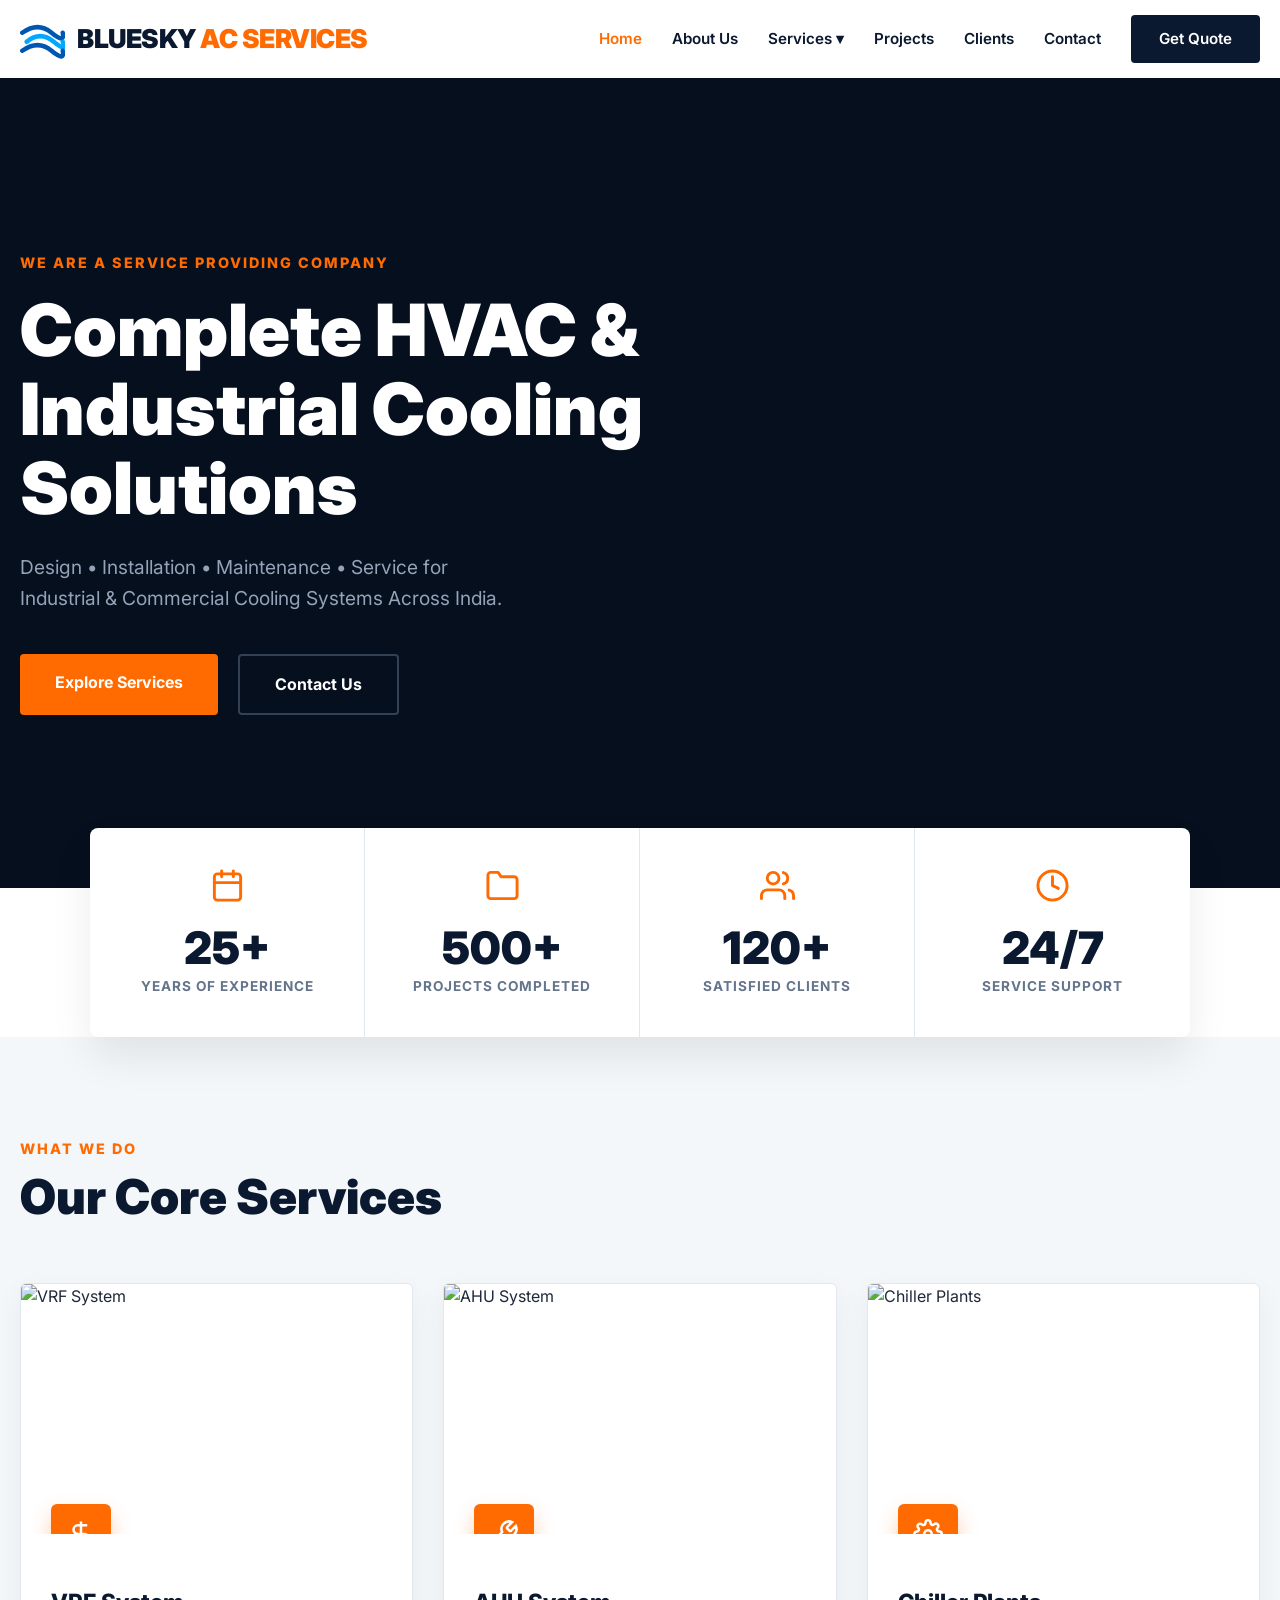
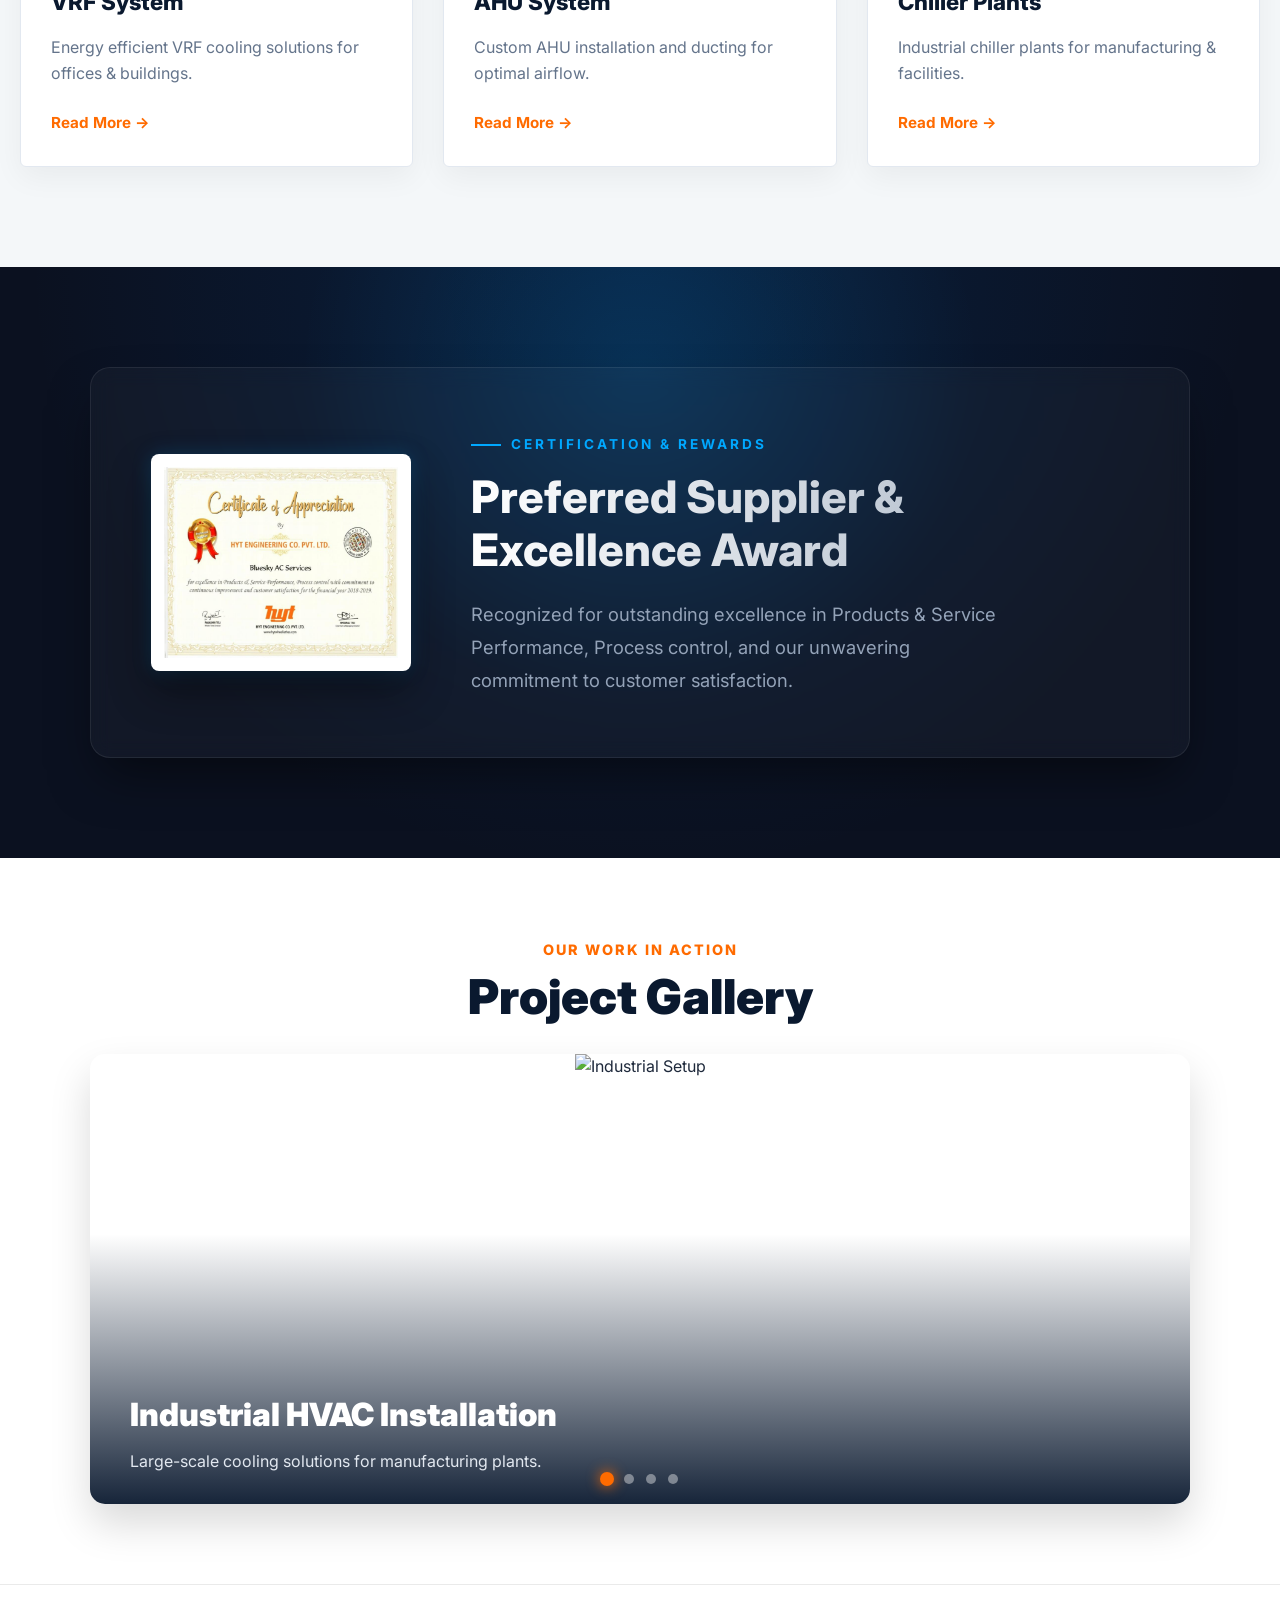
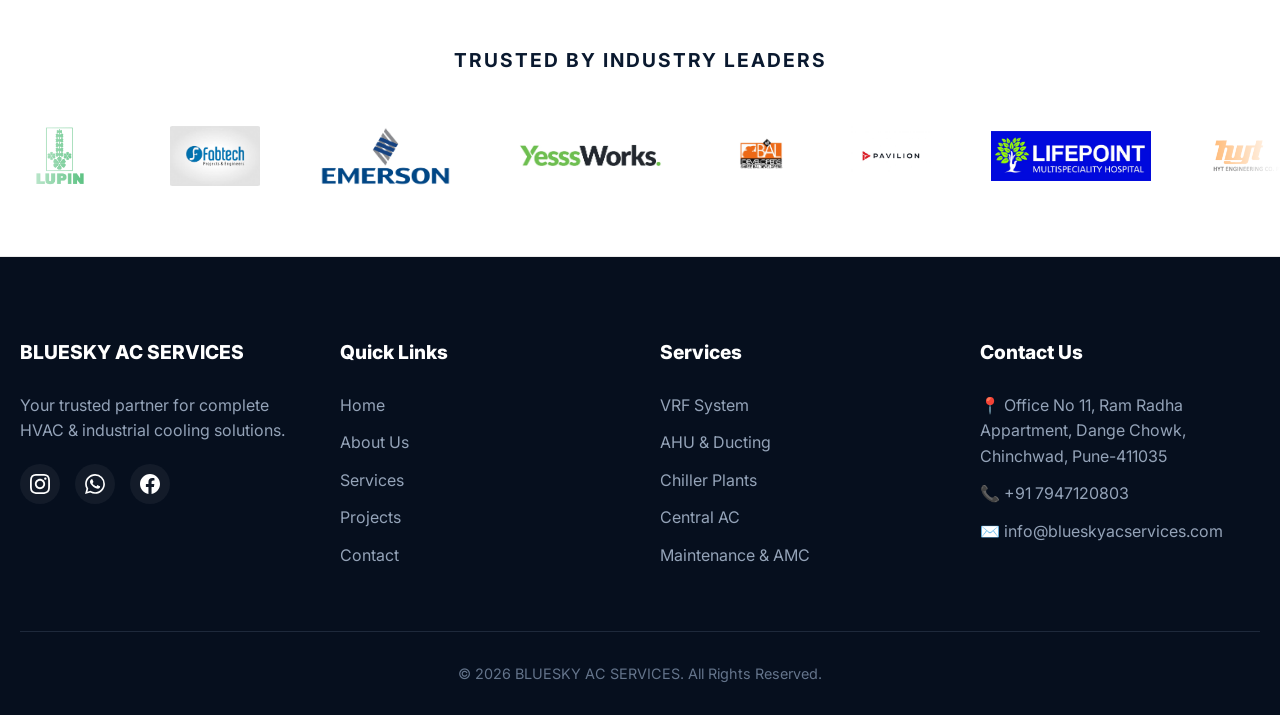
==== commit 1a98b286: "responsive check" ====
--- a/index.html
+++ b/index.html
@@ -8,36 +8,32 @@
     <style>
         /* --- NEW GALLERY SECTION STYLES --- */
         .gallery-section {
-            padding: 80px 20px; /* Reduced padding */
+            padding: 80px 20px; 
             background-color: var(--white);
             text-align: center;
         }
         
         .gallery-container {
-            max-width: 1100px; /* Reduced max width */
+            max-width: 1100px; 
             margin: 0 auto;
             position: relative;
             border-radius: 15px;
             overflow: hidden;
             box-shadow: 0 20px 40px rgba(0,0,0,0.15);
-            height: 450px; /* Reduced height */
-        }
-
-        @media (max-width: 768px) {
-            .gallery-container { height: 250px; }
+            height: 450px; 
         }
 
         .gallery-track {
             display: flex;
             height: 100%;
-            transition: transform 0.4s cubic-bezier(0.25, 1, 0.5, 1); /* Faster, snappier slide */
+            transition: transform 0.4s cubic-bezier(0.25, 1, 0.5, 1); 
         }
 
         .gallery-slide {
             min-width: 100%;
             height: 100%;
             position: relative;
-            cursor: pointer; /* Shows pointer to indicate clickable */
+            cursor: pointer;
         }
 
         .gallery-slide img {
@@ -48,7 +44,7 @@
         }
 
         .gallery-slide:hover img {
-            transform: scale(1.03); /* Subtle zoom on hover */
+            transform: scale(1.03); 
         }
 
         /* Dark overlay on images so text pops */
@@ -128,29 +124,44 @@
         }
         .gallery-lightbox img {
             max-width: 90%;
-            max-height: 90vh;
+            max-height: 85vh;
             border-radius: 10px;
             box-shadow: 0 20px 50px rgba(0,0,0,0.5);
             transform: scale(0.9);
             transition: transform 0.4s cubic-bezier(0.175, 0.885, 0.32, 1.275);
             border: 4px solid var(--white);
+            object-fit: contain;
         }
         .gallery-lightbox.show img {
             transform: scale(1);
         }
         .close-lightbox {
             position: absolute;
-            top: 30px;
-            right: 40px;
+            top: 20px;
+            right: 25px;
             color: white;
-            font-size: 45px;
+            font-size: 40px;
             cursor: pointer;
             transition: 0.3s;
             line-height: 1;
+            z-index: 10001;
+            text-shadow: 0 0 10px rgba(0,0,0,0.8);
         }
         .close-lightbox:hover {
             color: var(--accent-orange);
             transform: rotate(90deg);
+        }
+
+        /* --- MOBILE RESPONSIVE FIXES FOR GALLERY --- */
+        @media (max-width: 768px) {
+            .gallery-section { padding: 50px 15px; }
+            .gallery-container { height: 300px; border-radius: 10px; }
+            .gallery-caption { left: 20px; bottom: 25px; right: 20px;}
+            .gallery-caption h3 { font-size: 1.3rem; margin-bottom: 4px;}
+            .gallery-caption p { font-size: 0.85rem; }
+            .g-dot { width: 8px; height: 8px; }
+            .gallery-lightbox img { max-width: 95%; max-height: 80vh; border-width: 2px; }
+            .close-lightbox { top: 15px; right: 20px; font-size: 35px; }
         }
     </style>
 </head>
@@ -455,6 +466,17 @@
             mobileMenuBtn.innerHTML = navLinksList.classList.contains('active') ? '✕' : '☰';
         });
 
+        // --- NEW: STICKY DARK NAVIGATION ON SCROLL ---
+        const header = document.querySelector('header');
+        window.addEventListener('scroll', () => {
+            if (window.scrollY > 50) {
+                header.classList.add('scrolled');
+            } else {
+                header.classList.remove('scrolled');
+            }
+        });
+        // ----------------------------------------------
+
         // Certificate Modal
         var certModal = document.getElementById("certModal");
         var certImg = document.getElementById("certImg");
@@ -486,7 +508,6 @@
 
         function goToGallerySlide(index) {
             currentGalleryIndex = index;
-            // Faster transform animation (0.4s)
             galleryTrack.style.transform = `translateX(-${currentGalleryIndex * 100}%)`;
             
             gDots.forEach((dot, i) => {
@@ -502,7 +523,7 @@
             galleryInterval = setInterval(() => {
                 let nextIndex = (currentGalleryIndex + 1) % slides.length;
                 goToGallerySlide(nextIndex);
-            }, 2500); // Faster autoplay (every 2.5 seconds)
+            }, 2500); 
         }
 
         startGalleryAutoPlay();
@@ -516,11 +537,10 @@
         const lightboxImage = document.getElementById('lightboxImage');
 
         function openGalleryLightbox(element) {
-            // Get the image source from the clicked slide
             const imgSrc = element.querySelector('img').src;
             lightboxImage.src = imgSrc;
             galleryLightbox.classList.add('show');
-            document.body.style.overflow = 'hidden'; // Stop background scrolling
+            document.body.style.overflow = 'hidden'; 
         }
 
         function closeGalleryLightbox() {
@@ -529,14 +549,12 @@
             setTimeout(() => { lightboxImage.src = ''; }, 300);
         }
 
-        // Close Lightbox when clicking outside the image
         galleryLightbox.addEventListener('click', function(e) {
             if (e.target === galleryLightbox) {
                 closeGalleryLightbox();
             }
         });
 
-        // Close Lightbox with Escape key
         document.addEventListener('keydown', function(e) {
             if (e.key === 'Escape' && galleryLightbox.classList.contains('show')) {
                 closeGalleryLightbox();
--- a/style.css
+++ b/style.css
@@ -4,7 +4,7 @@
 :root {
     --primary-blue: #0056b3;
     --accent-blue: #00a8ff;
-    --accent-orange: #ff6b00; /* High contrast theme color */
+    --accent-orange: #ff6b00; 
     --dark-navy: #0a192f;
     --darker-navy: #060f1e;
     --light-bg: #f4f7f9;
@@ -33,11 +33,11 @@
     position: sticky;
     top: 0;
     z-index: 1000;
-    border-bottom: 1px solid #e2e8f0;
+    border-bottom: none; /* Removes the line */
 }
 
 .nav-container {
-    max-width: 1300px;
+    max-width: 1400px; /* Increased max-width to give more room */
     margin: 0 auto;
     padding: 15px 20px;
     display: flex;
@@ -45,14 +45,21 @@
     align-items: center;
 }
 
-.logo-container { display: flex; align-items: center; gap: 12px; text-decoration: none; }
+.logo-container { 
+    display: flex; 
+    align-items: center; 
+    gap: 12px; 
+    text-decoration: none; 
+    outline: none; /* <--- This removes the border box */
+}
 .logo-icon { width: 45px; height: 45px; fill: none; stroke: var(--primary-blue); stroke-width: 8; stroke-linecap: round; }
 .logo-icon path:nth-child(2) { stroke: var(--accent-blue); }
 .logo-text { font-size: 26px; font-weight: 900; color: var(--dark-navy); text-transform: uppercase; letter-spacing: -0.5px; }
 .logo-text span { color: var(--accent-orange); }
 
-.nav-links { display: flex; list-style: none; gap: 35px; align-items: center; }
-.nav-links a { text-decoration: none; color: var(--dark-navy); font-weight: 600; font-size: 0.95rem; transition: color 0.3s; }
+.nav-links { display: flex; list-style: none; gap: 30px; align-items: center; }
+.nav-links li { white-space: nowrap; } /* Prevents text from breaking into two lines */
+.nav-links a { text-decoration: none; color: var(--dark-navy); font-weight: 600; font-size: 0.95rem; transition: color 0.3s; display: flex; align-items: center; gap: 4px;}
 .nav-links a:hover, .nav-links a.active { color: var(--accent-orange); }
 
 /* Dropdown Menu */
@@ -70,12 +77,21 @@
     left: 0;
     border-top: 3px solid var(--accent-orange);
 }
-.dropdown-menu li { list-style: none; }
+.dropdown-menu li { list-style: none; white-space: normal; }
 .dropdown-menu a { color: var(--dark-navy); padding: 10px 20px; display: block; font-size: 0.9rem; }
 .dropdown-menu a:hover { background-color: var(--light-bg); color: var(--accent-orange); }
 .dropdown:hover .dropdown-menu { display: block; }
 
-.btn-quote { background: var(--dark-navy); color: var(--white) !important; padding: 12px 28px; border-radius: 4px; font-weight: 700; transition: all 0.3s; }
+.btn-quote { 
+    background: var(--dark-navy); 
+    color: var(--white) !important; 
+    padding: 12px 28px; 
+    border-radius: 4px; 
+    font-weight: 700; 
+    transition: all 0.3s; 
+    white-space: nowrap; /* Prevents the button from being squashed */
+    display: inline-block;
+}
 .btn-quote:hover { background: var(--accent-orange); transform: translateY(-2px); box-shadow: 0 10px 20px rgba(255, 107, 0, 0.2); }
 
 .menu-toggle { display: none; font-size: 1.8rem; cursor: pointer; color: var(--dark-navy); }
@@ -210,18 +226,8 @@
 .reveal.active { opacity: 1; transform: translateY(0); }
 
 /* --- RESPONSIVE DESIGN --- */
-@media (max-width: 900px) {
-    .hero-section::after, .hero-section::before { width: 100%; clip-path: none; opacity: 0.2; }
-    .hero-text-box h1 { font-size: 3rem; }
-    .stats-box { grid-template-columns: repeat(2, 1fr); }
-    .stat-item { border-bottom: 1px solid #e2e8f0; }
-    .stat-item:nth-child(even) { border-right: none; }
-    .cert-container { flex-direction: column; text-align: center; padding: 40px 20px; gap: 40px; }
-    .cert-text h3 { justify-content: center; }
-    .cert-text h3::before { display: none; }
-}
-
-@media (max-width: 768px) {
+/* We changed the breakpoint to 1024px to fix the squashed header issue */
+@media (max-width: 1024px) {
     /* Mobile Menu */
     .menu-toggle { display: block; }
     .nav-links { 
@@ -236,39 +242,96 @@
         box-shadow: 0 10px 20px rgba(0,0,0,0.1); 
         border-top: 1px solid #e2e8f0; 
         gap: 20px;
+        align-items: flex-start;
     }
+    .logo-text { font-size: 24px; }
     .nav-links.active { display: flex; }
     .dropdown:hover .dropdown-menu { display: none; } 
+    .dropdown-menu { position: static; box-shadow: none; border: none; padding-left: 20px; display: none; }
+    .dropdown.active .dropdown-menu { display: block; }
     
-    /* Hero Adjustments */
-    .hero-section { padding: 80px 20px; min-height: 80vh; }
-    .hero-text-box h1 { font-size: 2.5rem; margin-bottom: 15px; }
+    .hero-section::after, .hero-section::before { width: 100%; clip-path: none; opacity: 0.15; }
+    .hero-text-box h1 { font-size: 3.5rem; }
+    .stats-box { grid-template-columns: repeat(2, 1fr); max-width: 90%; }
+    .stat-item { border-bottom: 1px solid #e2e8f0; }
+    .stat-item:nth-child(even) { border-right: none; }
+}
+
+@media (max-width: 768px) {
+    /* Hero Section */
+    .hero-section { padding: 60px 20px; min-height: 70vh; align-items: flex-start; padding-top: 100px; }
+    .hero-text-box h1 { font-size: 2.8rem; margin-bottom: 15px; }
     .hero-text-box p { font-size: 1rem; margin-bottom: 30px; }
     .hero-btns { flex-direction: column; width: 100%; gap: 15px; }
     .btn-primary, .btn-secondary { width: 100%; text-align: center; padding: 15px; }
 
     /* Stats */
-    .stats-box { grid-template-columns: 1fr; }
-    .stat-item { border-right: none; padding: 30px 20px; }
-    .stat-item h2 { font-size: 2.5rem; }
+    .wix-stats-wrapper { margin-top: -30px; }
+    .stats-box { grid-template-columns: 1fr; max-width: 100%; margin: 0 10px; }
+    .stat-item { border-right: none; border-bottom: 1px solid #e2e8f0; padding: 25px 20px; }
+    .stat-item:last-child { border-bottom: none; }
+    .stat-item h2 { font-size: 2.2rem; }
 
     /* Sections & Grids */
     .section { padding: 60px 20px; }
-    .section-header { margin-bottom: 40px; }
+    .section-header { margin-bottom: 40px; text-align: center; }
     .section-header h2 { font-size: 2rem; }
     .grid-container { grid-template-columns: 1fr; }
-    
+
     /* Cert Section */
-    .cert-text h2 { font-size: 2rem; }
+    .cert-section { padding: 60px 20px; }
+    .cert-container { flex-direction: column; text-align: center; padding: 30px 20px; gap: 30px; }
+    .cert-image { width: 200px; }
+    .cert-text h3 { justify-content: center; }
+    .cert-text h3::before { display: none; }
+    .cert-text h2 { font-size: 1.8rem; }
     .cert-text p { font-size: 1rem; }
 
-    /* Gallery (from index.html) */
-    .gallery-container { height: 300px; }
-    .gallery-caption h3 { font-size: 1.5rem; }
-    .gallery-caption p { font-size: 0.9rem; }
-    .gallery-caption { left: 20px; bottom: 20px; }
-
     /* Footer */
-    .footer-grid { grid-template-columns: 1fr; gap: 30px; }
+    .footer-grid { grid-template-columns: 1fr; gap: 30px; text-align: center; }
     .footer-col h4 { margin-bottom: 15px; }
+    .social-icons { justify-content: center; }
+}
+/* --- SCROLLED NAVIGATION EFFECT --- */
+/* --- SCROLLED NAVIGATION EFFECT WITH GRADIENT --- */
+header.scrolled {
+    /* Premium Dark Gradient (Deep Navy to almost Black) */
+    background: linear-gradient(135deg, #0a192f 0%, #060f1e 100%);
+    backdrop-filter: blur(10px); /* Adds a glass-like blur to the background */
+    border-bottom: 1px solid rgba(255,255,255,0.05); /* Very subtle bottom line */
+    box-shadow: 0 10px 30px rgba(0,0,0,0.3); /* Stronger shadow for depth */
+    transition: background 0.4s ease, box-shadow 0.4s ease;
+}
+
+/* Change Logo Text Color */
+header.scrolled .logo-text {
+    color: var(--white);
+}
+header.scrolled .logo-text span {
+    color: var(--accent-orange); /* Keeps AC SERVICES orange */
+}
+
+/* Change Navigation Links Color */
+header.scrolled .nav-links a {
+    color: var(--white);
+}
+header.scrolled .nav-links a:hover, 
+header.scrolled .nav-links a.active {
+    color: var(--accent-orange);
+}
+
+/* Ensure the Mobile Menu Toggle is visible on dark bg */
+header.scrolled .menu-toggle {
+    color: var(--white);
+}
+
+/* Make the Get Quote button pop a bit more on dark background */
+header.scrolled .btn-quote {
+    background: var(--accent-orange);
+    color: var(--white) !important;
+    box-shadow: 0 4px 15px rgba(255, 107, 0, 0.4);
+}
+header.scrolled .btn-quote:hover {
+    background: var(--white);
+    color: var(--dark-navy) !important;
 }
